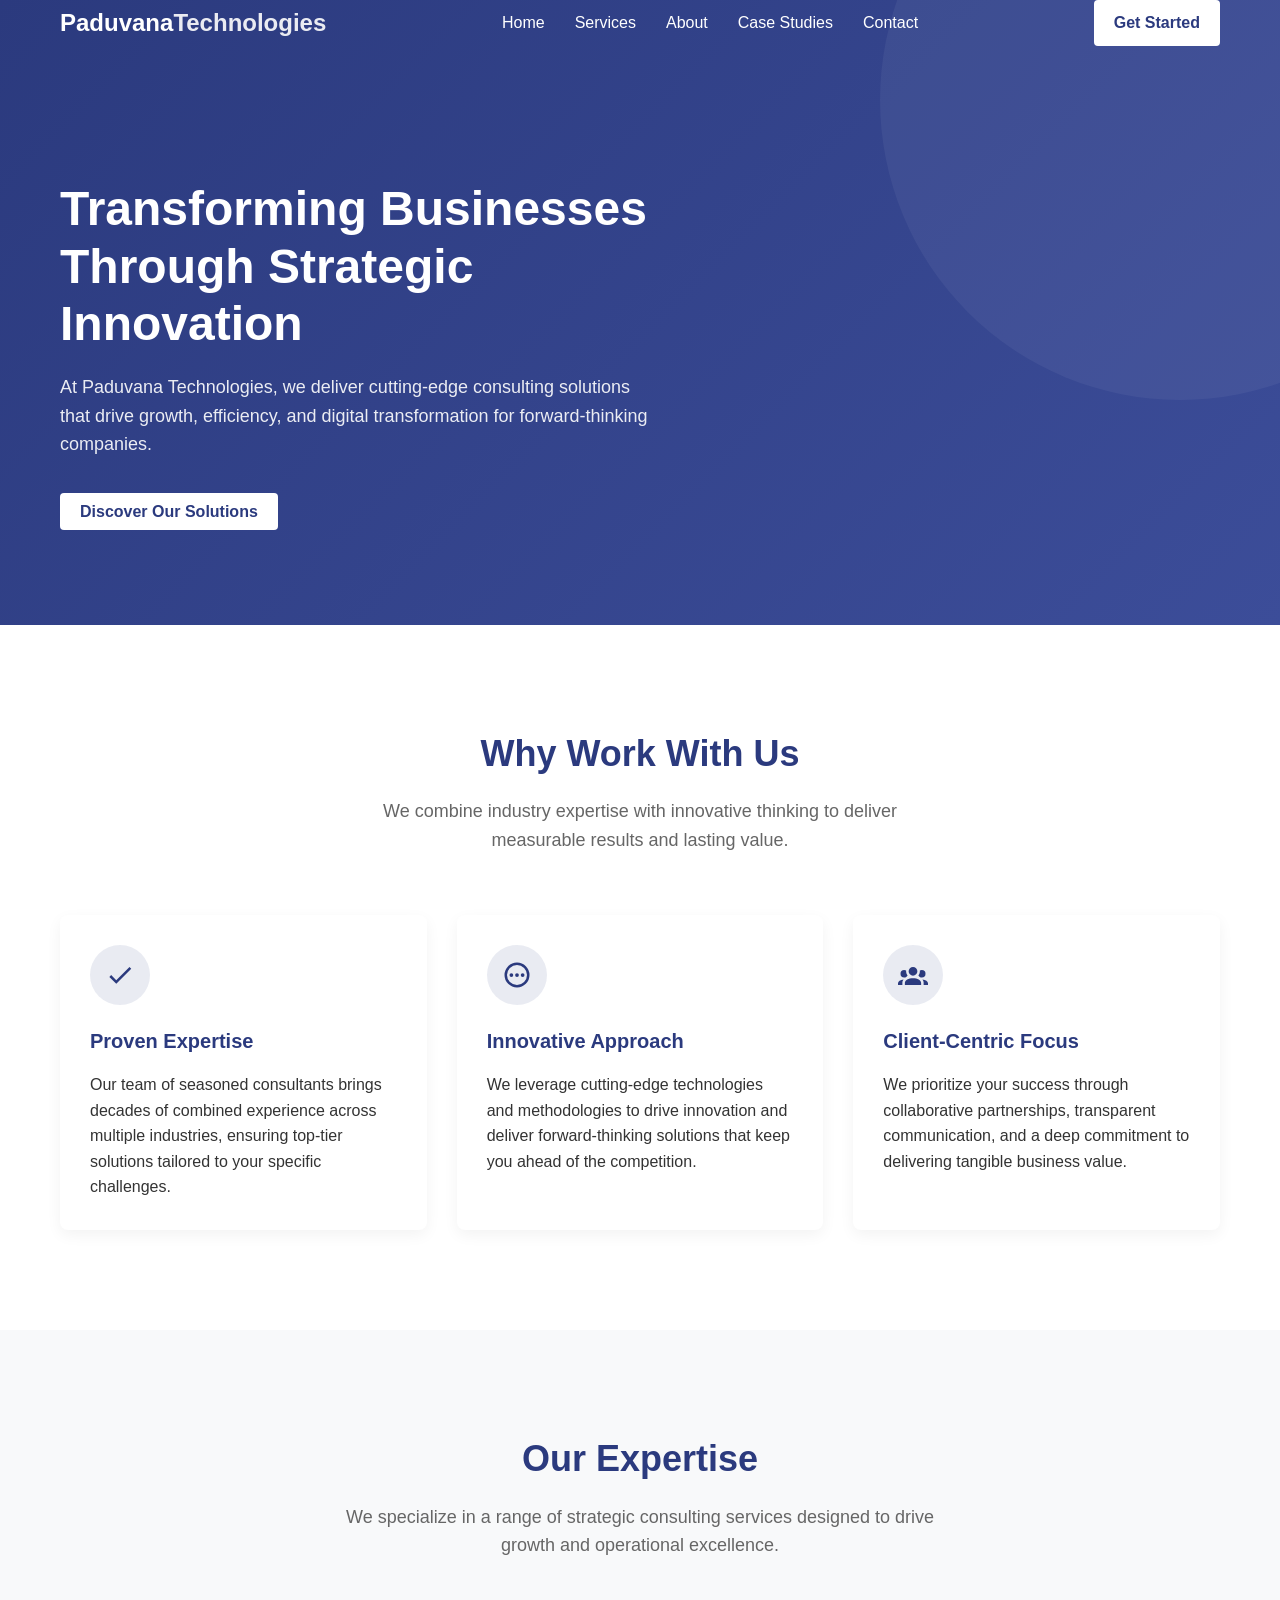
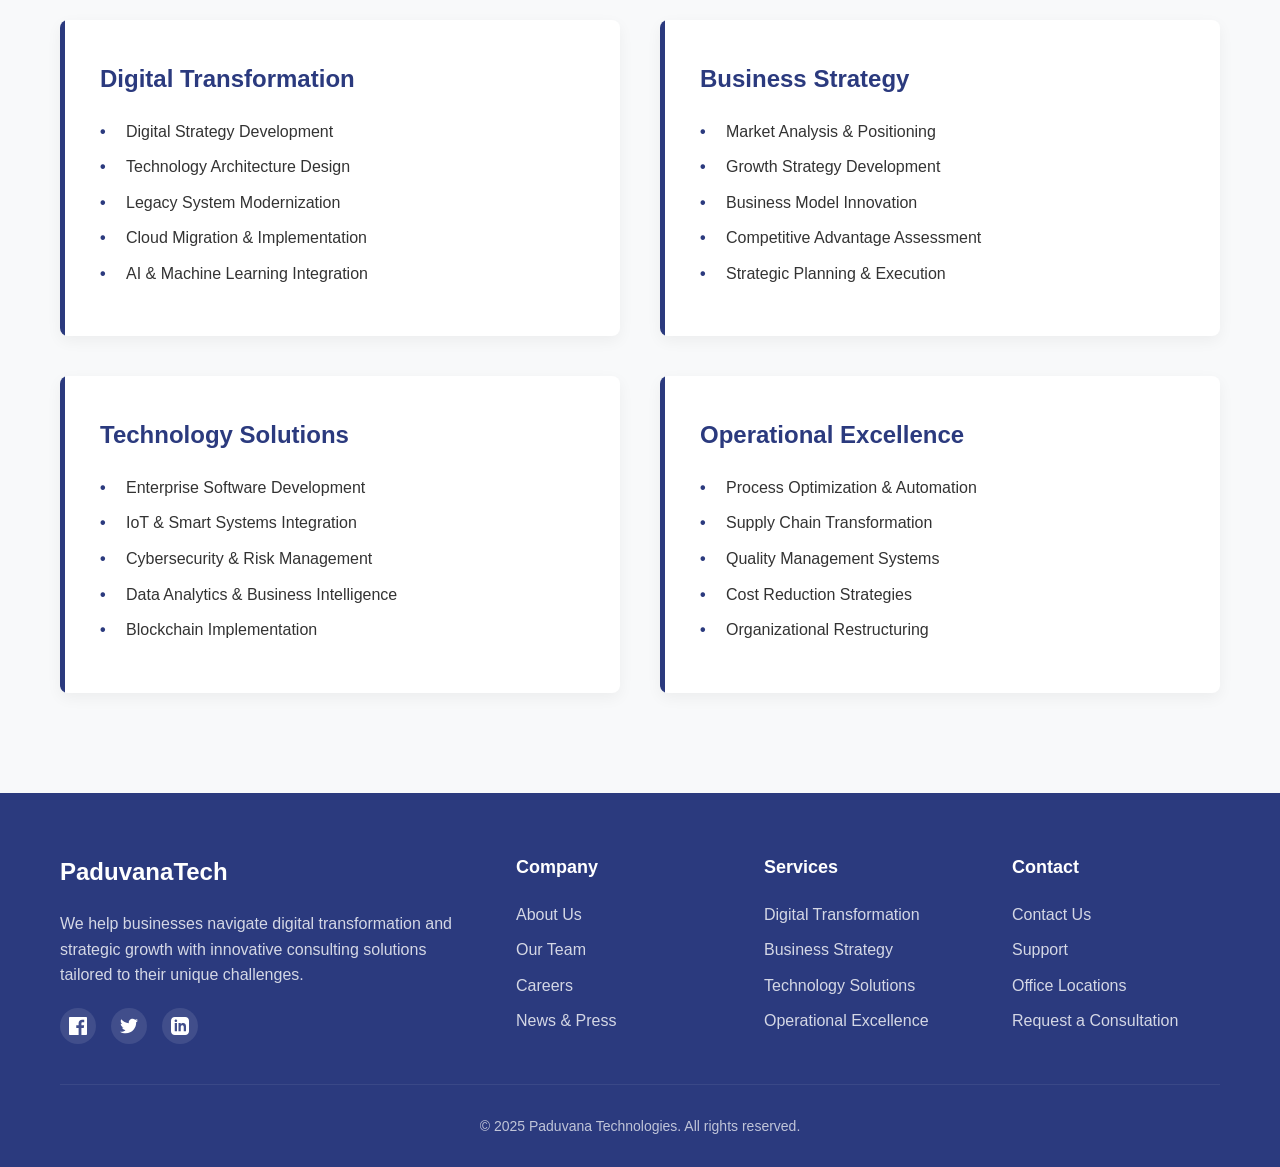
==== index.html @ 9a5c2e9b "Add latest home page" ====
<!DOCTYPE html>
<html lang="en">
<head>
    <meta charset="UTF-8">
    <meta name="viewport" content="width=device-width, initial-scale=1.0">
    <title>Paduvana Technologies | Modern Consulting Solutions</title>
    <style>
        :root {
            --primary-color: #2B3A7E;
            --primary-light: #3c4d99;
            --secondary-color: #f8f9fa;
            --text-color: #333;
            --white: #ffffff;
        }
        
        * {
            margin: 0;
            padding: 0;
            box-sizing: border-box;
            font-family: 'Inter', -apple-system, BlinkMacSystemFont, "Segoe UI", Roboto, Helvetica, Arial, sans-serif;
        }
        
        body {
            line-height: 1.6;
            color: var(--text-color);
            overflow-x: hidden;
        }
        
        .container {
            width: 100%;
            max-width: 1200px;
            margin: 0 auto;
            padding: 0 20px;
        }
        
        /* Navigation */
        nav {
            display: flex;
            justify-content: space-between;
            align-items: center;
            padding: 20px 0;
            position: absolute;
            top: 0;
            left: 0;
            right: 0;
            z-index: 100;
        }
        
        .logo {
            font-size: 24px;
            font-weight: 700;
            color: var(--white);
        }
        
        .logo span {
            color: var(--white);
            opacity: 0.9;
        }
        
        .nav-links {
            display: flex;
            gap: 30px;
        }
        
        .nav-links a {
            color: var(--white);
            text-decoration: none;
            font-weight: 500;
            transition: all 0.3s ease;
        }
        
        .nav-links a:hover {
            opacity: 0.8;
        }
        
        .cta-button {
            background-color: var(--white);
            color: var(--primary-color);
            padding: 10px 20px;
            border-radius: 4px;
            font-weight: 600;
            text-decoration: none;
            transition: all 0.3s ease;
        }
        
        .cta-button:hover {
            background-color: rgba(255, 255, 255, 0.9);
            transform: translateY(-2px);
        }
        
        /* Hero Section */
        .hero {
            background: linear-gradient(135deg, var(--primary-color) 0%, var(--primary-light) 100%);
            color: var(--white);
            padding: 180px 0 100px;
            position: relative;
            overflow: hidden;
        }
        
        .hero::after {
            content: '';
            position: absolute;
            width: 600px;
            height: 600px;
            background: rgba(255, 255, 255, 0.05);
            border-radius: 50%;
            top: -200px;
            right: -200px;
        }
        
        .hero-content {
            max-width: 600px;
            position: relative;
            z-index: 10;
        }
        
        .hero h1 {
            font-size: 48px;
            line-height: 1.2;
            margin-bottom: 20px;
            font-weight: 800;
        }
        
        .hero p {
            font-size: 18px;
            margin-bottom: 40px;
            opacity: 0.9;
        }
        
        /* Why Work With Us Section */
        .why-us {
            padding: 100px 0;
        }
        
        .section-header {
            text-align: center;
            margin-bottom: 60px;
        }
        
        .section-header h2 {
            font-size: 36px;
            color: var(--primary-color);
            margin-bottom: 15px;
        }
        
        .section-header p {
            font-size: 18px;
            max-width: 600px;
            margin: 0 auto;
            color: #666;
        }
        
        .features {
            display: grid;
            grid-template-columns: repeat(3, 1fr);
            gap: 30px;
        }
        
        .feature-card {
            background-color: var(--white);
            padding: 30px;
            border-radius: 8px;
            box-shadow: 0 5px 15px rgba(0, 0, 0, 0.05);
            transition: all 0.3s ease;
        }
        
        .feature-card:hover {
            transform: translateY(-5px);
            box-shadow: 0 10px 20px rgba(0, 0, 0, 0.1);
        }
        
        .feature-icon {
            width: 60px;
            height: 60px;
            background-color: rgba(43, 58, 126, 0.1);
            border-radius: 50%;
            display: flex;
            align-items: center;
            justify-content: center;
            margin-bottom: 20px;
        }
        
        .feature-icon svg {
            width: 30px;
            height: 30px;
            fill: var(--primary-color);
        }
        
        .feature-card h3 {
            font-size: 20px;
            margin-bottom: 15px;
            color: var(--primary-color);
        }
        
        /* Expertise Section */
        .expertise {
            padding: 100px 0;
            background-color: var(--secondary-color);
        }
        
        .expertise-grid {
            display: grid;
            grid-template-columns: repeat(2, 1fr);
            gap: 40px;
        }
        
        .expertise-card {
            background-color: var(--white);
            padding: 40px;
            border-radius: 8px;
            position: relative;
            overflow: hidden;
            box-shadow: 0 5px 15px rgba(0, 0, 0, 0.05);
        }
        
        .expertise-card::before {
            content: '';
            position: absolute;
            top: 0;
            left: 0;
            width: 5px;
            height: 100%;
            background-color: var(--primary-color);
        }
        
        .expertise-card h3 {
            font-size: 24px;
            margin-bottom: 20px;
            color: var(--primary-color);
        }
        
        .expertise-card ul {
            list-style-type: none;
        }
        
        .expertise-card ul li {
            margin-bottom: 10px;
            display: flex;
            align-items: center;
        }
        
        .expertise-card ul li::before {
            content: '•';
            color: var(--primary-color);
            font-weight: bold;
            display: inline-block;
            width: 1em;
            margin-right: 10px;
        }
        
        /* Footer */
        footer {
            background-color: var(--primary-color);
            color: var(--white);
            padding: 60px 0 30px;
        }
        
        .footer-content {
            display: grid;
            grid-template-columns: 2fr 1fr 1fr 1fr;
            gap: 40px;
            margin-bottom: 40px;
        }
        
        .footer-logo {
            font-size: 24px;
            font-weight: 700;
            margin-bottom: 20px;
        }
        
        .footer-about p {
            opacity: 0.8;
            margin-bottom: 20px;
        }
        
        .footer-social {
            display: flex;
            gap: 15px;
        }
        
        .footer-social a {
            display: flex;
            align-items: center;
            justify-content: center;
            width: 36px;
            height: 36px;
            background-color: rgba(255, 255, 255, 0.1);
            border-radius: 50%;
            transition: all 0.3s ease;
        }
        
        .footer-social a:hover {
            background-color: rgba(255, 255, 255, 0.2);
        }
        
        .footer-links h4 {
            font-size: 18px;
            margin-bottom: 20px;
        }
        
        .footer-links ul {
            list-style-type: none;
        }
        
        .footer-links ul li {
            margin-bottom: 10px;
        }
        
        .footer-links ul li a {
            color: var(--white);
            opacity: 0.8;
            text-decoration: none;
            transition: all 0.3s ease;
        }
        
        .footer-links ul li a:hover {
            opacity: 1;
        }
        
        .footer-bottom {
            border-top: 1px solid rgba(255, 255, 255, 0.1);
            padding-top: 30px;
            text-align: center;
            opacity: 0.7;
            font-size: 14px;
        }
        
        /* Responsive Design */
        @media (max-width: 992px) {
            .features {
                grid-template-columns: repeat(2, 1fr);
            }
            
            .expertise-grid {
                grid-template-columns: 1fr;
            }
            
            .footer-content {
                grid-template-columns: 1fr 1fr;
            }
        }
        
        @media (max-width: 768px) {
            .hero h1 {
                font-size: 36px;
            }
            
            .features {
                grid-template-columns: 1fr;
            }
            
            .footer-content {
                grid-template-columns: 1fr;
                gap: 30px;
            }
            
            .nav-links {
                display: none;
            }
        }
    </style>
</head>
<body>
    <!-- Navigation -->
    <nav class="container">
        <div class="logo">Paduvana<span>Technologies</span></div>
        <div class="nav-links">
            <a href="#">Home</a>
            <a href="#">Services</a>
            <a href="#">About</a>
            <a href="#">Case Studies</a>
            <a href="#">Contact</a>
        </div>
        <a href="#" class="cta-button">Get Started</a>
    </nav>

    <!-- Hero Section -->
    <section class="hero">
        <div class="container">
            <div class="hero-content">
                <h1>Transforming Businesses Through Strategic Innovation</h1>
                <p>At Paduvana Technologies, we deliver cutting-edge consulting solutions that drive growth, efficiency, and digital transformation for forward-thinking companies.</p>
                <a href="#" class="cta-button">Discover Our Solutions</a>
            </div>
        </div>
    </section>

    <!-- Why Work With Us Section -->
    <section class="why-us">
        <div class="container">
            <div class="section-header">
                <h2>Why Work With Us</h2>
                <p>We combine industry expertise with innovative thinking to deliver measurable results and lasting value.</p>
            </div>
            <div class="features">
                <div class="feature-card">
                    <div class="feature-icon">
                        <svg xmlns="http://www.w3.org/2000/svg" viewBox="0 0 24 24">
                            <path d="M21,7L9,19L3.5,13.5L4.91,12.09L9,16.17L19.59,5.59L21,7Z" />
                        </svg>
                    </div>
                    <h3>Proven Expertise</h3>
                    <p>Our team of seasoned consultants brings decades of combined experience across multiple industries, ensuring top-tier solutions tailored to your specific challenges.</p>
                </div>
                <div class="feature-card">
                    <div class="feature-icon">
                        <svg xmlns="http://www.w3.org/2000/svg" viewBox="0 0 24 24">
                            <path d="M12,2A10,10 0 0,1 22,12A10,10 0 0,1 12,22A10,10 0 0,1 2,12A10,10 0 0,1 12,2M12,4A8,8 0 0,0 4,12A8,8 0 0,0 12,20A8,8 0 0,0 20,12A8,8 0 0,0 12,4M12,10.5A1.5,1.5 0 0,1 13.5,12A1.5,1.5 0 0,1 12,13.5A1.5,1.5 0 0,1 10.5,12A1.5,1.5 0 0,1 12,10.5M7.5,10.5A1.5,1.5 0 0,1 9,12A1.5,1.5 0 0,1 7.5,13.5A1.5,1.5 0 0,1 6,12A1.5,1.5 0 0,1 7.5,10.5M16.5,10.5A1.5,1.5 0 0,1 18,12A1.5,1.5 0 0,1 16.5,13.5A1.5,1.5 0 0,1 15,12A1.5,1.5 0 0,1 16.5,10.5Z" />
                        </svg>
                    </div>
                    <h3>Innovative Approach</h3>
                    <p>We leverage cutting-edge technologies and methodologies to drive innovation and deliver forward-thinking solutions that keep you ahead of the competition.</p>
                </div>
                <div class="feature-card">
                    <div class="feature-icon">
                        <svg xmlns="http://www.w3.org/2000/svg" viewBox="0 0 24 24">
                            <path d="M12,5.5A3.5,3.5 0 0,1 15.5,9A3.5,3.5 0 0,1 12,12.5A3.5,3.5 0 0,1 8.5,9A3.5,3.5 0 0,1 12,5.5M5,8C5.56,8 6.08,8.15 6.53,8.42C6.38,9.85 6.8,11.27 7.66,12.38C7.16,13.34 6.16,14 5,14A3,3 0 0,1 2,11A3,3 0 0,1 5,8M19,8A3,3 0 0,1 22,11A3,3 0 0,1 19,14C17.84,14 16.84,13.34 16.34,12.38C17.2,11.27 17.62,9.85 17.47,8.42C17.92,8.15 18.44,8 19,8M5.5,18.25C5.5,16.18 8.41,14.5 12,14.5C15.59,14.5 18.5,16.18 18.5,18.25V20H5.5V18.25M0,20V18.5C0,17.11 1.89,15.94 4.45,15.6C3.86,16.28 3.5,17.22 3.5,18.25V20H0M24,20H20.5V18.25C20.5,17.22 20.14,16.28 19.55,15.6C22.11,15.94 24,17.11 24,18.5V20Z" />
                        </svg>
                    </div>
                    <h3>Client-Centric Focus</h3>
                    <p>We prioritize your success through collaborative partnerships, transparent communication, and a deep commitment to delivering tangible business value.</p>
                </div>
            </div>
        </div>
    </section>

    <!-- Our Expertise Section -->
    <section class="expertise">
        <div class="container">
            <div class="section-header">
                <h2>Our Expertise</h2>
                <p>We specialize in a range of strategic consulting services designed to drive growth and operational excellence.</p>
            </div>
            <div class="expertise-grid">
                <div class="expertise-card">
                    <h3>Digital Transformation</h3>
                    <ul>
                        <li>Digital Strategy Development</li>
                        <li>Technology Architecture Design</li>
                        <li>Legacy System Modernization</li>
                        <li>Cloud Migration & Implementation</li>
                        <li>AI & Machine Learning Integration</li>
                    </ul>
                </div>
                <div class="expertise-card">
                    <h3>Business Strategy</h3>
                    <ul>
                        <li>Market Analysis & Positioning</li>
                        <li>Growth Strategy Development</li>
                        <li>Business Model Innovation</li>
                        <li>Competitive Advantage Assessment</li>
                        <li>Strategic Planning & Execution</li>
                    </ul>
                </div>
                <div class="expertise-card">
                    <h3>Technology Solutions</h3>
                    <ul>
                        <li>Enterprise Software Development</li>
                        <li>IoT & Smart Systems Integration</li>
                        <li>Cybersecurity & Risk Management</li>
                        <li>Data Analytics & Business Intelligence</li>
                        <li>Blockchain Implementation</li>
                    </ul>
                </div>
                <div class="expertise-card">
                    <h3>Operational Excellence</h3>
                    <ul>
                        <li>Process Optimization & Automation</li>
                        <li>Supply Chain Transformation</li>
                        <li>Quality Management Systems</li>
                        <li>Cost Reduction Strategies</li>
                        <li>Organizational Restructuring</li>
                    </ul>
                </div>
            </div>
        </div>
    </section>

    <!-- Footer -->
    <footer>
        <div class="container">
            <div class="footer-content">
                <div class="footer-about">
                    <div class="footer-logo">PaduvanaTech</div>
                    <p>We help businesses navigate digital transformation and strategic growth with innovative consulting solutions tailored to their unique challenges.</p>
                    <div class="footer-social">
                        <a href="#"><svg xmlns="http://www.w3.org/2000/svg" width="18" height="18" viewBox="0 0 24 24" fill="#ffffff"><path d="M22.675 0h-21.35c-.732 0-1.325.593-1.325 1.325v21.351c0 .731.593 1.324 1.325 1.324h11.495v-9.294h-3.128v-3.622h3.128v-2.671c0-3.1 1.893-4.788 4.659-4.788 1.325 0 2.463.099 2.795.143v3.24l-1.918.001c-1.504 0-1.795.715-1.795 1.763v2.313h3.587l-.467 3.622h-3.12v9.293h6.116c.73 0 1.323-.593 1.323-1.325v-21.35c0-.732-.593-1.325-1.325-1.325z"/></svg></a>
                        <a href="#"><svg xmlns="http://www.w3.org/2000/svg" width="18" height="18" viewBox="0 0 24 24" fill="#ffffff"><path d="M24 4.557c-.883.392-1.832.656-2.828.775 1.017-.609 1.798-1.574 2.165-2.724-.951.564-2.005.974-3.127 1.195-.897-.957-2.178-1.555-3.594-1.555-3.179 0-5.515 2.966-4.797 6.045-4.091-.205-7.719-2.165-10.148-5.144-1.29 2.213-.669 5.108 1.523 6.574-.806-.026-1.566-.247-2.229-.616-.054 2.281 1.581 4.415 3.949 4.89-.693.188-1.452.232-2.224.084.626 1.956 2.444 3.379 4.6 3.419-2.07 1.623-4.678 2.348-7.29 2.04 2.179 1.397 4.768 2.212 7.548 2.212 9.142 0 14.307-7.721 13.995-14.646.962-.695 1.797-1.562 2.457-2.549z"/></svg></a>
                        <a href="#"><svg xmlns="http://www.w3.org/2000/svg" width="18" height="18" viewBox="0 0 24 24" fill="#ffffff"><path d="M19 0h-14c-2.761 0-5 2.239-5 5v14c0 2.761 2.239 5 5 5h14c2.762 0 5-2.239 5-5v-14c0-2.761-2.238-5-5-5zm-11 19h-3v-11h3v11zm-1.5-12.268c-.966 0-1.75-.79-1.75-1.764s.784-1.764 1.75-1.764 1.75.79 1.75 1.764-.783 1.764-1.75 1.764zm13.5 12.268h-3v-5.604c0-3.368-4-3.113-4 0v5.604h-3v-11h3v1.765c1.396-2.586 7-2.777 7 2.476v6.759z"/></svg></a>
                    </div>
                </div>
                <div class="footer-links">
                    <h4>Company</h4>
                    <ul>
                        <li><a href="#">About Us</a></li>
                        <li><a href="#">Our Team</a></li>
                        <li><a href="#">Careers</a></li>
                        <li><a href="#">News & Press</a></li>
                    </ul>
                </div>
                <div class="footer-links">
                    <h4>Services</h4>
                    <ul>
                        <li><a href="#">Digital Transformation</a></li>
                        <li><a href="#">Business Strategy</a></li>
                        <li><a href="#">Technology Solutions</a></li>
                        <li><a href="#">Operational Excellence</a></li>
                    </ul>
                </div>
                <div class="footer-links">
                    <h4>Contact</h4>
                    <ul>
                        <li><a href="#">Contact Us</a></li>
                        <li><a href="#">Support</a></li>
                        <li><a href="#">Office Locations</a></li>
                        <li><a href="#">Request a Consultation</a></li>
                    </ul>
                </div>
            </div>
            <div class="footer-bottom">
                <p>&copy; 2025 Paduvana Technologies. All rights reserved.</p>
            </div>
        </div>
    </footer>
</body>
</html>
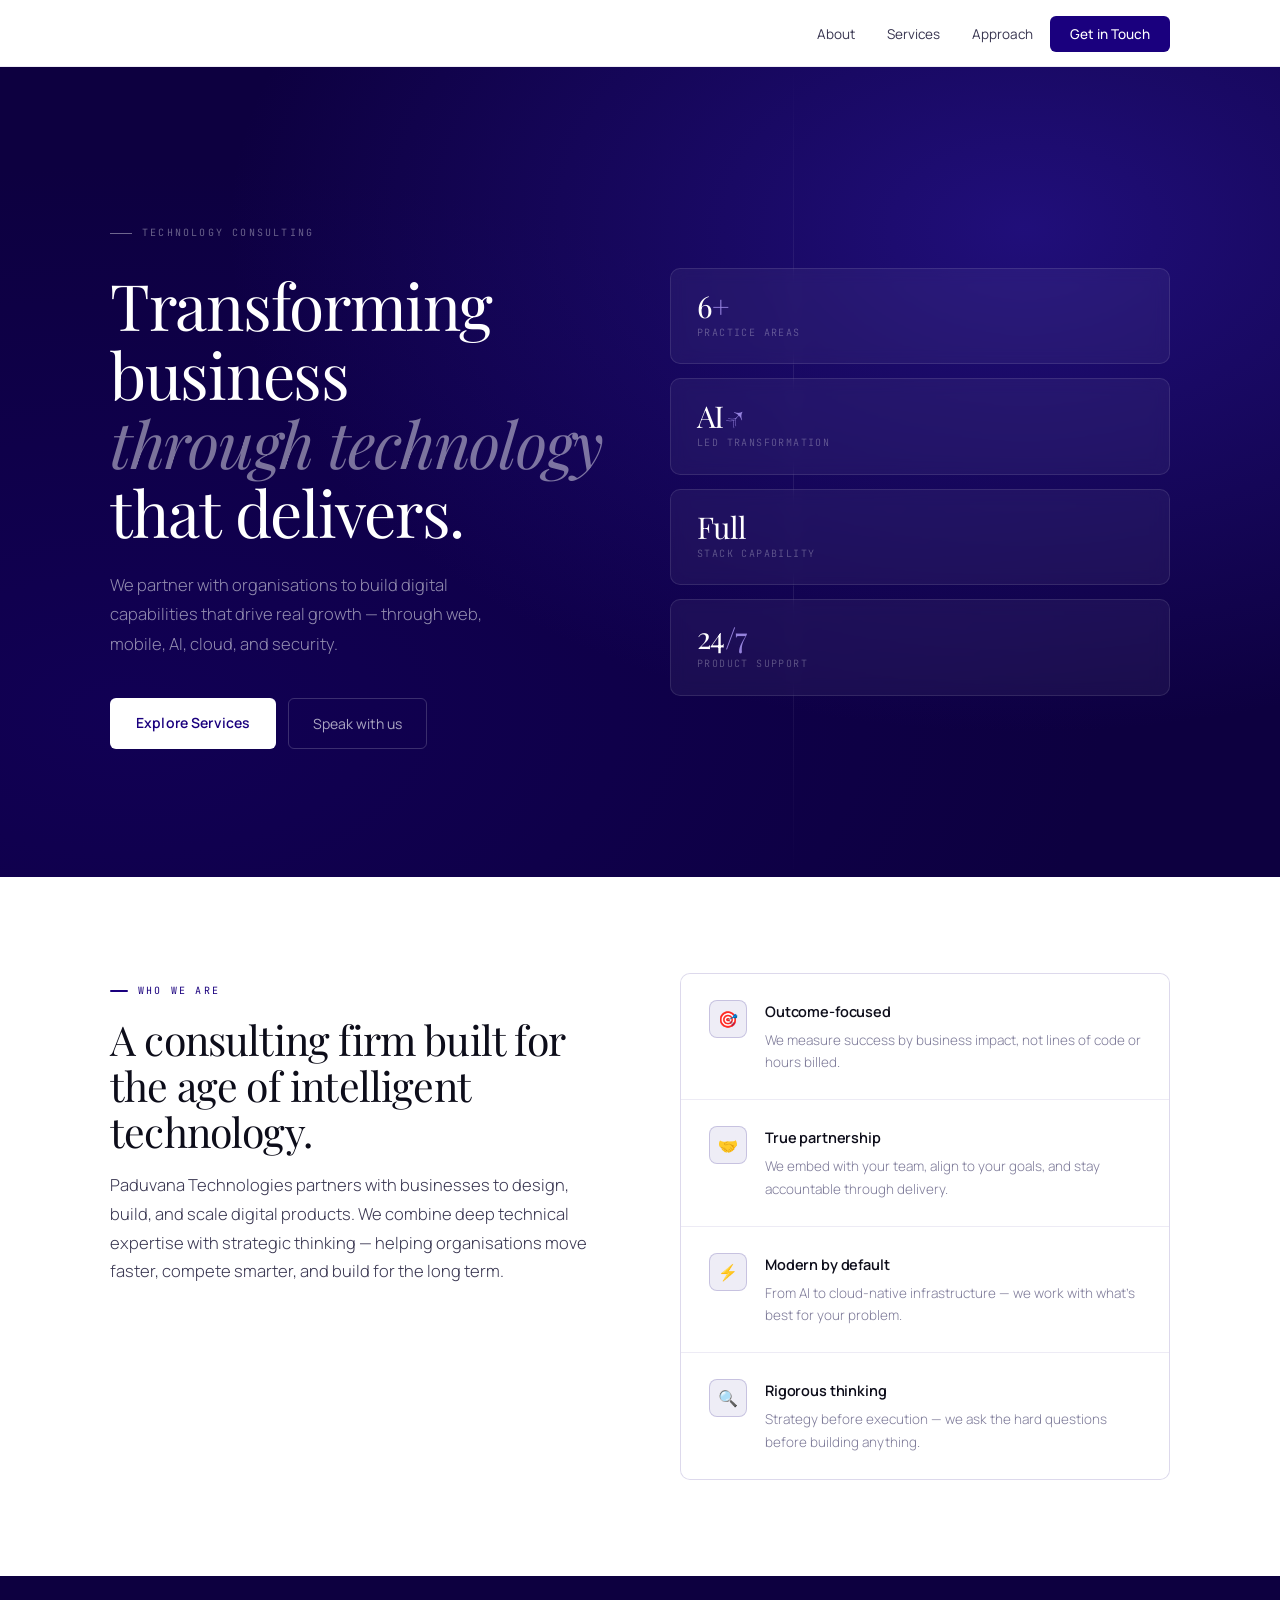
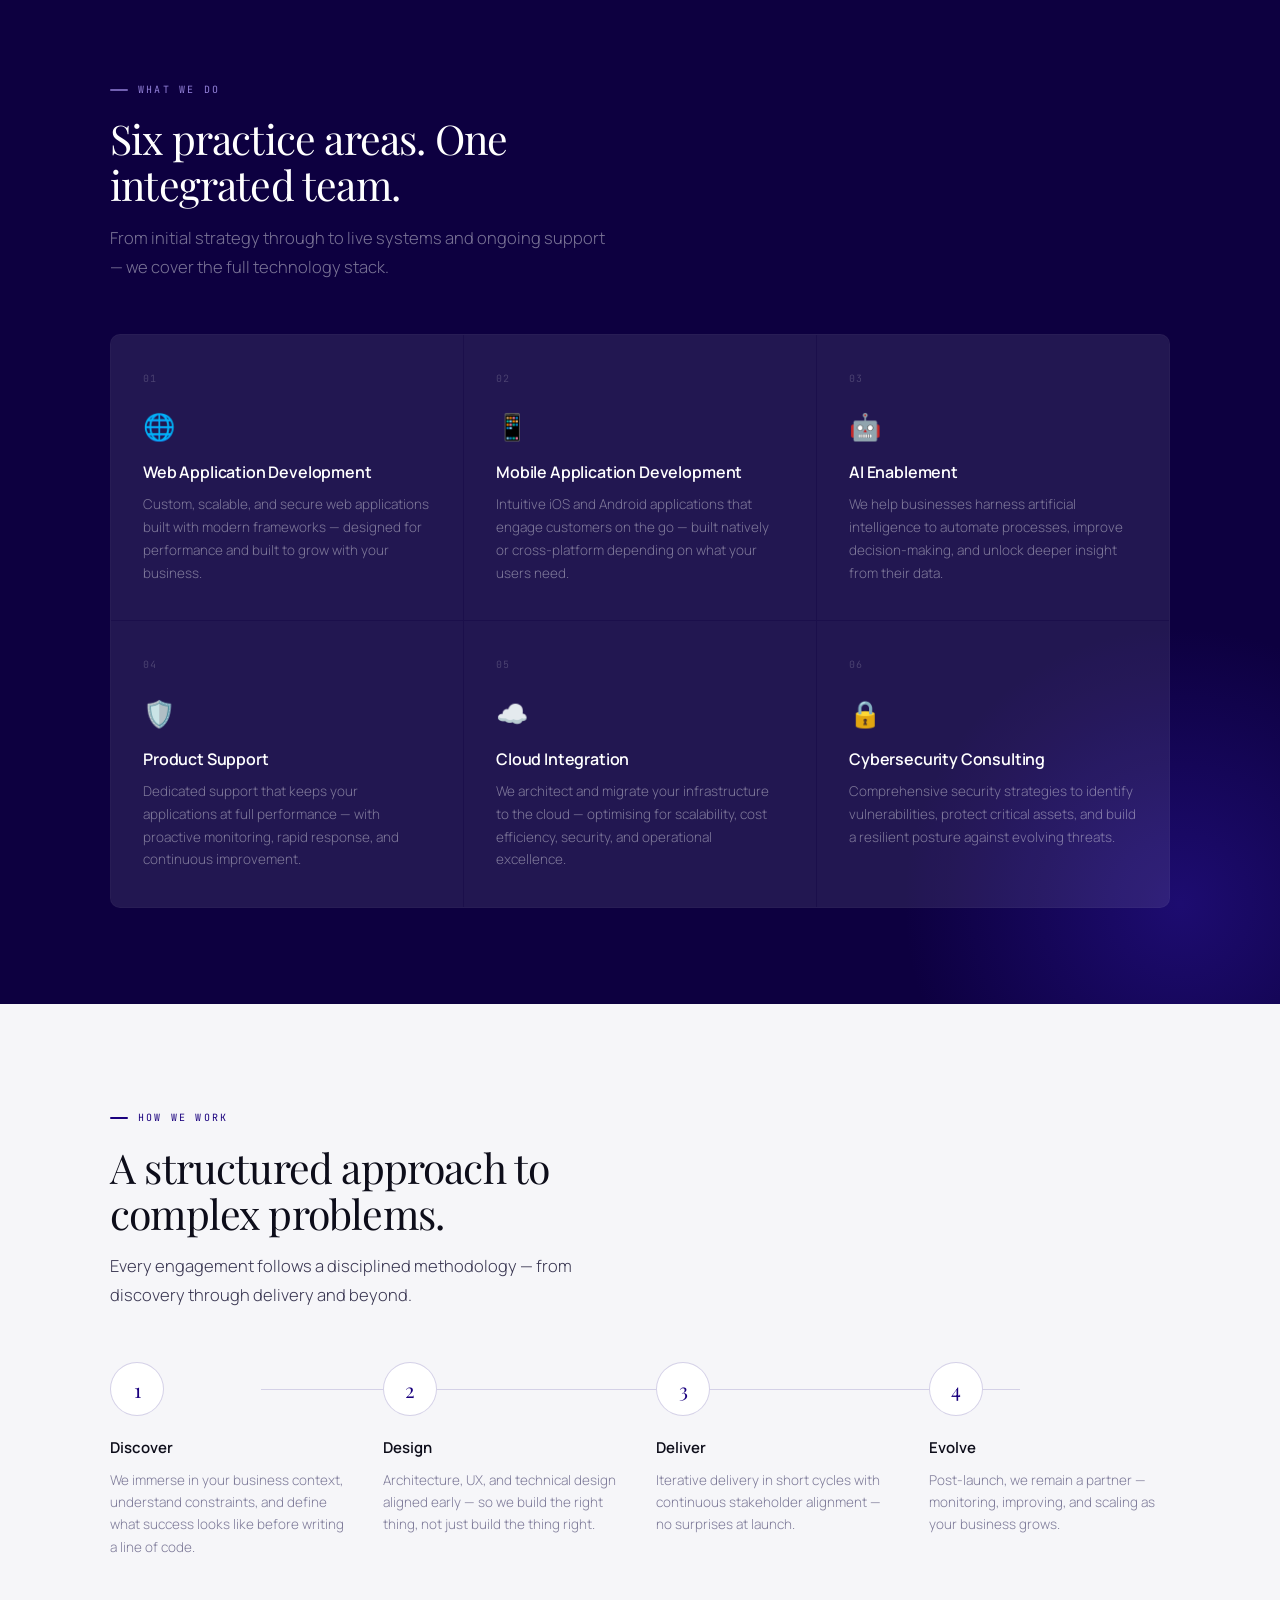
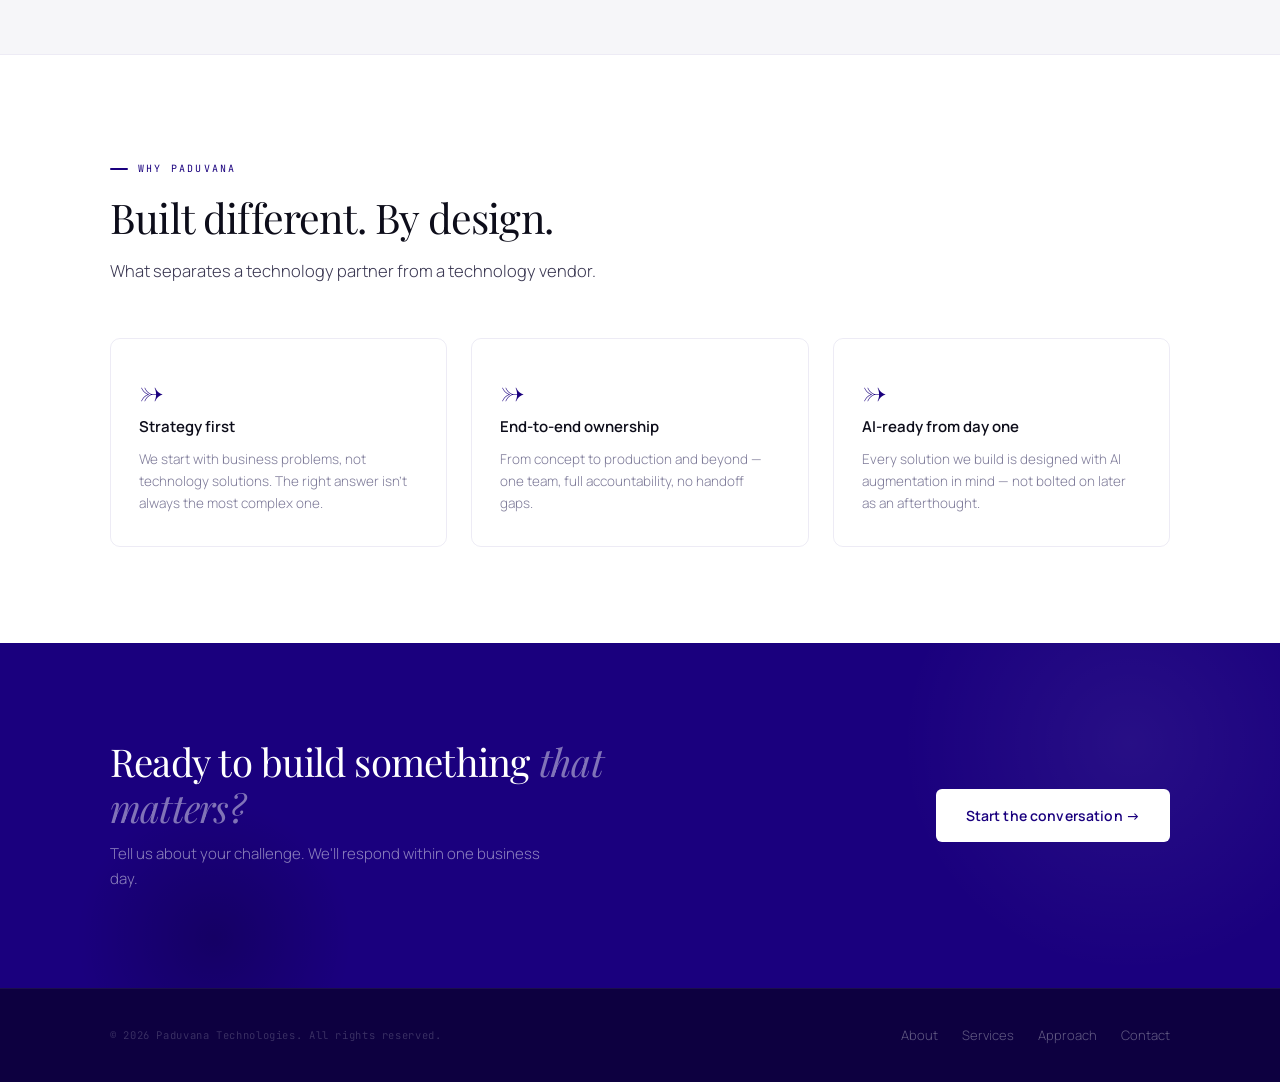
==== commit a343edbc: "Update home page with new colors and logo" ====
--- a/index.html
+++ b/index.html
@@ -1,526 +1,994 @@
 <!DOCTYPE html>
 <html lang="en">
 <head>
-    <meta charset="UTF-8">
-    <meta name="viewport" content="width=device-width, initial-scale=1.0">
-    <title>Paduvana Technologies | Modern Consulting Solutions</title>
-    <style>
-        :root {
-            --primary-color: #2B3A7E;
-            --primary-light: #3c4d99;
-            --secondary-color: #f8f9fa;
-            --text-color: #333;
-            --white: #ffffff;
-        }
-        
-        * {
-            margin: 0;
-            padding: 0;
-            box-sizing: border-box;
-            font-family: 'Inter', -apple-system, BlinkMacSystemFont, "Segoe UI", Roboto, Helvetica, Arial, sans-serif;
-        }
-        
-        body {
-            line-height: 1.6;
-            color: var(--text-color);
-            overflow-x: hidden;
-        }
-        
-        .container {
-            width: 100%;
-            max-width: 1200px;
-            margin: 0 auto;
-            padding: 0 20px;
-        }
-        
-        /* Navigation */
-        nav {
-            display: flex;
-            justify-content: space-between;
-            align-items: center;
-            padding: 20px 0;
-            position: absolute;
-            top: 0;
-            left: 0;
-            right: 0;
-            z-index: 100;
-        }
-        
-        .logo {
-            font-size: 24px;
-            font-weight: 700;
-            color: var(--white);
-        }
-        
-        .logo span {
-            color: var(--white);
-            opacity: 0.9;
-        }
-        
-        .nav-links {
-            display: flex;
-            gap: 30px;
-        }
-        
-        .nav-links a {
-            color: var(--white);
-            text-decoration: none;
-            font-weight: 500;
-            transition: all 0.3s ease;
-        }
-        
-        .nav-links a:hover {
-            opacity: 0.8;
-        }
-        
-        .cta-button {
-            background-color: var(--white);
-            color: var(--primary-color);
-            padding: 10px 20px;
-            border-radius: 4px;
-            font-weight: 600;
-            text-decoration: none;
-            transition: all 0.3s ease;
-        }
-        
-        .cta-button:hover {
-            background-color: rgba(255, 255, 255, 0.9);
-            transform: translateY(-2px);
-        }
-        
-        /* Hero Section */
-        .hero {
-            background: linear-gradient(135deg, var(--primary-color) 0%, var(--primary-light) 100%);
-            color: var(--white);
-            padding: 180px 0 100px;
-            position: relative;
-            overflow: hidden;
-        }
-        
-        .hero::after {
-            content: '';
-            position: absolute;
-            width: 600px;
-            height: 600px;
-            background: rgba(255, 255, 255, 0.05);
-            border-radius: 50%;
-            top: -200px;
-            right: -200px;
-        }
-        
-        .hero-content {
-            max-width: 600px;
-            position: relative;
-            z-index: 10;
-        }
-        
-        .hero h1 {
-            font-size: 48px;
-            line-height: 1.2;
-            margin-bottom: 20px;
-            font-weight: 800;
-        }
-        
-        .hero p {
-            font-size: 18px;
-            margin-bottom: 40px;
-            opacity: 0.9;
-        }
-        
-        /* Why Work With Us Section */
-        .why-us {
-            padding: 100px 0;
-        }
-        
-        .section-header {
-            text-align: center;
-            margin-bottom: 60px;
-        }
-        
-        .section-header h2 {
-            font-size: 36px;
-            color: var(--primary-color);
-            margin-bottom: 15px;
-        }
-        
-        .section-header p {
-            font-size: 18px;
-            max-width: 600px;
-            margin: 0 auto;
-            color: #666;
-        }
-        
-        .features {
-            display: grid;
-            grid-template-columns: repeat(3, 1fr);
-            gap: 30px;
-        }
-        
-        .feature-card {
-            background-color: var(--white);
-            padding: 30px;
-            border-radius: 8px;
-            box-shadow: 0 5px 15px rgba(0, 0, 0, 0.05);
-            transition: all 0.3s ease;
-        }
-        
-        .feature-card:hover {
-            transform: translateY(-5px);
-            box-shadow: 0 10px 20px rgba(0, 0, 0, 0.1);
-        }
-        
-        .feature-icon {
-            width: 60px;
-            height: 60px;
-            background-color: rgba(43, 58, 126, 0.1);
-            border-radius: 50%;
-            display: flex;
-            align-items: center;
-            justify-content: center;
-            margin-bottom: 20px;
-        }
-        
-        .feature-icon svg {
-            width: 30px;
-            height: 30px;
-            fill: var(--primary-color);
-        }
-        
-        .feature-card h3 {
-            font-size: 20px;
-            margin-bottom: 15px;
-            color: var(--primary-color);
-        }
-        
-        /* Expertise Section */
-        .expertise {
-            padding: 100px 0;
-            background-color: var(--secondary-color);
-        }
-        
-        .expertise-grid {
-            display: grid;
-            grid-template-columns: repeat(2, 1fr);
-            gap: 40px;
-        }
-        
-        .expertise-card {
-            background-color: var(--white);
-            padding: 40px;
-            border-radius: 8px;
-            position: relative;
-            overflow: hidden;
-            box-shadow: 0 5px 15px rgba(0, 0, 0, 0.05);
-        }
-        
-        .expertise-card::before {
-            content: '';
-            position: absolute;
-            top: 0;
-            left: 0;
-            width: 5px;
-            height: 100%;
-            background-color: var(--primary-color);
-        }
-        
-        .expertise-card h3 {
-            font-size: 24px;
-            margin-bottom: 20px;
-            color: var(--primary-color);
-        }
-        
-        .expertise-card ul {
-            list-style-type: none;
-        }
-        
-        .expertise-card ul li {
-            margin-bottom: 10px;
-            display: flex;
-            align-items: center;
-        }
-        
-        .expertise-card ul li::before {
-            content: '•';
-            color: var(--primary-color);
-            font-weight: bold;
-            display: inline-block;
-            width: 1em;
-            margin-right: 10px;
-        }
-        
-        /* Footer */
-        footer {
-            background-color: var(--primary-color);
-            color: var(--white);
-            padding: 60px 0 30px;
-        }
-        
-        .footer-content {
-            display: grid;
-            grid-template-columns: 2fr 1fr 1fr 1fr;
-            gap: 40px;
-            margin-bottom: 40px;
-        }
-        
-        .footer-logo {
-            font-size: 24px;
-            font-weight: 700;
-            margin-bottom: 20px;
-        }
-        
-        .footer-about p {
-            opacity: 0.8;
-            margin-bottom: 20px;
-        }
-        
-        .footer-social {
-            display: flex;
-            gap: 15px;
-        }
-        
-        .footer-social a {
-            display: flex;
-            align-items: center;
-            justify-content: center;
-            width: 36px;
-            height: 36px;
-            background-color: rgba(255, 255, 255, 0.1);
-            border-radius: 50%;
-            transition: all 0.3s ease;
-        }
-        
-        .footer-social a:hover {
-            background-color: rgba(255, 255, 255, 0.2);
-        }
-        
-        .footer-links h4 {
-            font-size: 18px;
-            margin-bottom: 20px;
-        }
-        
-        .footer-links ul {
-            list-style-type: none;
-        }
-        
-        .footer-links ul li {
-            margin-bottom: 10px;
-        }
-        
-        .footer-links ul li a {
-            color: var(--white);
-            opacity: 0.8;
-            text-decoration: none;
-            transition: all 0.3s ease;
-        }
-        
-        .footer-links ul li a:hover {
-            opacity: 1;
-        }
-        
-        .footer-bottom {
-            border-top: 1px solid rgba(255, 255, 255, 0.1);
-            padding-top: 30px;
-            text-align: center;
-            opacity: 0.7;
-            font-size: 14px;
-        }
-        
-        /* Responsive Design */
-        @media (max-width: 992px) {
-            .features {
-                grid-template-columns: repeat(2, 1fr);
-            }
-            
-            .expertise-grid {
-                grid-template-columns: 1fr;
-            }
-            
-            .footer-content {
-                grid-template-columns: 1fr 1fr;
-            }
-        }
-        
-        @media (max-width: 768px) {
-            .hero h1 {
-                font-size: 36px;
-            }
-            
-            .features {
-                grid-template-columns: 1fr;
-            }
-            
-            .footer-content {
-                grid-template-columns: 1fr;
-                gap: 30px;
-            }
-            
-            .nav-links {
-                display: none;
-            }
-        }
-    </style>
+  <meta charset="UTF-8" />
+  <meta name="viewport" content="width=device-width, initial-scale=1.0" />
+  <title>Paduvana Technologies — Technology Consulting</title>
+  <meta name="description" content="Paduvana Technologies is a technology consulting firm helping businesses transform through web, mobile, AI, cloud, and cybersecurity solutions." />
+  <link rel="preconnect" href="https://fonts.googleapis.com" />
+  <link rel="preconnect" href="https://fonts.gstatic.com" crossorigin />
+  <link href="https://fonts.googleapis.com/css2?family=Playfair+Display:ital,wght@0,400;0,500;1,400&family=Manrope:wght@300;400;500;600&family=JetBrains+Mono:wght@300;400&display=swap" rel="stylesheet" />
+  <style>
+    *, *::before, *::after { box-sizing: border-box; margin: 0; padding: 0; }
+
+    :root {
+      /* Brand indigo — extracted from logo */
+      --indigo:        #1a007e;
+      --indigo-dark:   #120059;
+      --indigo-deeper: #0d0040;
+      --indigo-mid:    #2d18a0;
+      --indigo-pale:   rgba(26, 0, 126, 0.07);
+      --indigo-border: rgba(26, 0, 126, 0.18);
+
+      --bg:            #ffffff;
+      --bg-alt:        #f6f6f9;
+      --bg-alt2:       #efeff5;
+      --border:        rgba(26, 0, 126, 0.08);
+      --border-mid:    rgba(26, 0, 126, 0.15);
+
+      --ink:           #0d0d1a;
+      --ink-mid:       #383550;
+      --ink-muted:     #7e7b99;
+      --ink-faint:     #b5b3cc;
+    }
+
+    html { scroll-behavior: smooth; }
+
+    body {
+      background: var(--bg);
+      color: var(--ink);
+      font-family: 'Manrope', sans-serif;
+      font-weight: 300;
+      font-size: 16px;
+      line-height: 1.65;
+      -webkit-font-smoothing: antialiased;
+      overflow-x: hidden;
+    }
+
+    /* ── NAV ── */
+    nav {
+      position: sticky;
+      top: 0;
+      z-index: 100;
+      background: rgba(255,255,255,0.94);
+      backdrop-filter: blur(14px);
+      -webkit-backdrop-filter: blur(14px);
+      border-bottom: 1px solid var(--border);
+    }
+
+    .nav-inner {
+      max-width: 1140px;
+      margin: 0 auto;
+      padding: 0 40px;
+      display: flex;
+      align-items: center;
+      justify-content: space-between;
+      height: 66px;
+    }
+
+    .nav-logo {
+      display: flex;
+      align-items: center;
+      gap: 10px;
+      text-decoration: none;
+    }
+
+    .nav-logo img {
+      height: 34px;
+      width: auto;
+    }
+
+    .nav-links {
+      display: flex;
+      align-items: center;
+      gap: 2px;
+      list-style: none;
+    }
+
+    .nav-links a {
+      font-size: 13.5px;
+      font-weight: 400;
+      color: var(--ink-mid);
+      text-decoration: none;
+      padding: 8px 15px;
+      border-radius: 6px;
+      transition: background 0.15s, color 0.15s;
+    }
+    .nav-links a:hover { background: var(--bg-alt); color: var(--ink); }
+
+    .nav-cta {
+      background: var(--indigo) !important;
+      color: #fff !important;
+      font-weight: 500 !important;
+      padding: 9px 20px !important;
+      border-radius: 6px !important;
+      transition: background 0.15s !important;
+    }
+    .nav-cta:hover { background: var(--indigo-mid) !important; }
+
+    /* ── HERO ── */
+    .hero {
+      position: relative;
+      min-height: 90vh;
+      display: flex;
+      align-items: center;
+      background: var(--indigo-deeper);
+      overflow: hidden;
+    }
+
+    /* Background photo with indigo wash */
+    .hero-bg {
+      position: absolute;
+      inset: 0;
+      background-image: url('hero.jpg');
+      background-size: cover;
+      background-position: center 40%;
+      opacity: 0.12;
+      filter: saturate(0.3);
+    }
+
+    /* Indigo mesh overlay */
+    .hero-mesh {
+      position: absolute;
+      inset: 0;
+      background:
+        radial-gradient(ellipse at 80% 20%, rgba(45,24,160,0.6) 0%, transparent 55%),
+        radial-gradient(ellipse at 10% 80%, rgba(18,0,89,0.8) 0%, transparent 60%);
+    }
+
+    /* Geometric accent line */
+    .hero-line {
+      position: absolute;
+      top: 0; bottom: 0;
+      right: 38%;
+      width: 1px;
+      background: linear-gradient(to bottom, transparent, rgba(255,255,255,0.08) 30%, rgba(255,255,255,0.08) 70%, transparent);
+    }
+
+    .hero-content {
+      position: relative;
+      z-index: 2;
+      max-width: 1140px;
+      margin: 0 auto;
+      padding: 130px 40px 110px;
+      width: 100%;
+      display: grid;
+      grid-template-columns: 1fr 1fr;
+      gap: 60px;
+      align-items: center;
+    }
+
+    .hero-left {}
+
+    .hero-label {
+      display: inline-flex;
+      align-items: center;
+      gap: 10px;
+      font-family: 'JetBrains Mono', monospace;
+      font-size: 10px;
+      font-weight: 400;
+      letter-spacing: 0.22em;
+      text-transform: uppercase;
+      color: rgba(255,255,255,0.38);
+      margin-bottom: 28px;
+    }
+
+    .hero-label::before {
+      content: '';
+      width: 22px;
+      height: 1px;
+      background: rgba(255,255,255,0.4);
+    }
+
+    .hero-h1 {
+      font-family: 'Playfair Display', serif;
+      font-weight: 400;
+      font-size: clamp(40px, 5vw, 66px);
+      line-height: 1.08;
+      letter-spacing: -0.02em;
+      color: #ffffff;
+      margin-bottom: 24px;
+    }
+
+    .hero-h1 em {
+      font-style: italic;
+      color: rgba(255,255,255,0.45);
+    }
+
+    .hero-sub {
+      font-size: 16.5px;
+      font-weight: 300;
+      color: rgba(255,255,255,0.55);
+      line-height: 1.78;
+      margin-bottom: 40px;
+      max-width: 420px;
+    }
+
+    .hero-actions {
+      display: flex;
+      gap: 12px;
+      flex-wrap: wrap;
+    }
+
+    .btn-white {
+      background: #fff;
+      color: var(--indigo);
+      font-family: 'Manrope', sans-serif;
+      font-size: 14px;
+      font-weight: 600;
+      padding: 13px 26px;
+      border-radius: 6px;
+      text-decoration: none;
+      letter-spacing: 0.01em;
+      transition: background 0.15s, transform 0.15s;
+    }
+    .btn-white:hover { background: #e8e6f5; transform: translateY(-1px); }
+
+    .btn-ghost-white {
+      background: transparent;
+      color: rgba(255,255,255,0.65);
+      font-family: 'Manrope', sans-serif;
+      font-size: 14px;
+      font-weight: 400;
+      padding: 13px 24px;
+      border-radius: 6px;
+      border: 1px solid rgba(255,255,255,0.18);
+      text-decoration: none;
+      transition: border-color 0.15s, color 0.15s;
+    }
+    .btn-ghost-white:hover { border-color: rgba(255,255,255,0.45); color: #fff; }
+
+    /* Hero right — floating stat cards */
+    .hero-right {
+      display: flex;
+      flex-direction: column;
+      gap: 14px;
+    }
+
+    .hero-stat-card {
+      background: rgba(255,255,255,0.05);
+      border: 1px solid rgba(255,255,255,0.1);
+      border-radius: 10px;
+      padding: 22px 26px;
+      backdrop-filter: blur(8px);
+      transition: background 0.2s;
+    }
+    .hero-stat-card:hover { background: rgba(255,255,255,0.08); }
+
+    .hero-stat-num {
+      font-family: 'Playfair Display', serif;
+      font-size: 30px;
+      font-weight: 400;
+      color: #fff;
+      line-height: 1;
+      letter-spacing: -0.02em;
+      margin-bottom: 4px;
+    }
+
+    .hero-stat-num span { color: rgba(180,160,255,0.8); }
+
+    .hero-stat-label {
+      font-family: 'JetBrains Mono', monospace;
+      font-size: 10px;
+      font-weight: 300;
+      letter-spacing: 0.14em;
+      text-transform: uppercase;
+      color: rgba(255,255,255,0.3);
+    }
+
+    /* ── SECTION WRAPPER ── */
+    .outer {
+      width: 100%;
+    }
+
+    .section {
+      max-width: 1140px;
+      margin: 0 auto;
+      padding: 0 40px;
+    }
+
+    .section-tag {
+      display: inline-flex;
+      align-items: center;
+      gap: 10px;
+      font-family: 'JetBrains Mono', monospace;
+      font-size: 10px;
+      font-weight: 400;
+      letter-spacing: 0.22em;
+      text-transform: uppercase;
+      color: var(--indigo);
+      margin-bottom: 18px;
+    }
+
+    .section-tag::before {
+      content: '';
+      width: 18px;
+      height: 2px;
+      background: var(--indigo);
+      border-radius: 2px;
+    }
+
+    .section-h2 {
+      font-family: 'Playfair Display', serif;
+      font-weight: 400;
+      font-size: clamp(30px, 3.2vw, 46px);
+      line-height: 1.12;
+      letter-spacing: -0.02em;
+      color: var(--ink);
+      max-width: 580px;
+      margin-bottom: 16px;
+    }
+
+    .section-lead {
+      font-size: 16.5px;
+      font-weight: 300;
+      color: var(--ink-mid);
+      max-width: 500px;
+      line-height: 1.75;
+      margin-bottom: 52px;
+    }
+
+    /* ── ABOUT ── */
+    .about-outer {
+      background: var(--bg);
+      padding: 96px 0;
+    }
+
+    .about-grid {
+      display: grid;
+      grid-template-columns: 1fr 1fr;
+      gap: 80px;
+      align-items: start;
+    }
+
+    .pillar {
+      display: flex;
+      gap: 0;
+      flex-direction: column;
+      gap: 1px;
+      background: var(--border);
+      border-radius: 10px;
+      overflow: hidden;
+      border: 1px solid var(--border);
+    }
+
+    .pillar-item {
+      background: var(--bg);
+      padding: 26px 28px;
+      display: flex;
+      gap: 18px;
+      align-items: flex-start;
+      transition: background 0.2s;
+    }
+    .pillar-item:hover { background: var(--indigo-pale); }
+
+    .pillar-icon {
+      width: 38px;
+      height: 38px;
+      min-width: 38px;
+      border-radius: 8px;
+      background: var(--indigo-pale);
+      border: 1px solid var(--indigo-border);
+      display: flex;
+      align-items: center;
+      justify-content: center;
+      font-size: 16px;
+    }
+
+    .pillar-title {
+      font-size: 14.5px;
+      font-weight: 600;
+      color: var(--ink);
+      margin-bottom: 5px;
+      letter-spacing: -0.01em;
+    }
+
+    .pillar-body {
+      font-size: 13.5px;
+      color: var(--ink-muted);
+      line-height: 1.65;
+    }
+
+    /* ── SERVICES ── */
+    .services-outer {
+      background: var(--indigo-deeper);
+      padding: 96px 0;
+      position: relative;
+      overflow: hidden;
+    }
+
+    .services-outer::before {
+      content: '';
+      position: absolute;
+      bottom: -200px; right: -200px;
+      width: 600px; height: 600px;
+      background: radial-gradient(circle, rgba(45,24,160,0.5) 0%, transparent 65%);
+      pointer-events: none;
+    }
+
+    .services-outer .section-tag { color: rgba(180,160,255,0.8); }
+    .services-outer .section-tag::before { background: rgba(180,160,255,0.6); }
+    .services-outer .section-h2 { color: #fff; }
+    .services-outer .section-lead { color: rgba(255,255,255,0.45); }
+
+    .services-grid {
+      display: grid;
+      grid-template-columns: repeat(3, 1fr);
+      gap: 1px;
+      background: rgba(255,255,255,0.06);
+      border: 1px solid rgba(255,255,255,0.06);
+      border-radius: 10px;
+      overflow: hidden;
+      position: relative;
+      z-index: 1;
+    }
+
+    .service-card {
+      background: rgba(255,255,255,0.03);
+      padding: 36px 32px;
+      transition: background 0.2s;
+      position: relative;
+      overflow: hidden;
+    }
+
+    .service-card::after {
+      content: '';
+      position: absolute;
+      bottom: 0; left: 0; right: 0;
+      height: 2px;
+      background: rgba(180,160,255,0.4);
+      transform: scaleX(0);
+      transform-origin: left;
+      transition: transform 0.3s;
+    }
+
+    .service-card:hover { background: rgba(255,255,255,0.07); }
+    .service-card:hover::after { transform: scaleX(1); }
+
+    .service-num {
+      font-family: 'JetBrains Mono', monospace;
+      font-size: 10px;
+      color: rgba(255,255,255,0.2);
+      letter-spacing: 0.1em;
+      margin-bottom: 18px;
+    }
+
+    .service-icon {
+      font-size: 26px;
+      margin-bottom: 14px;
+      display: block;
+    }
+
+    .service-title {
+      font-size: 16px;
+      font-weight: 600;
+      color: #fff;
+      margin-bottom: 10px;
+      letter-spacing: -0.01em;
+      line-height: 1.3;
+    }
+
+    .service-body {
+      font-size: 13.5px;
+      font-weight: 300;
+      color: rgba(255,255,255,0.42);
+      line-height: 1.7;
+    }
+
+    /* ── APPROACH ── */
+    .approach-outer {
+      background: var(--bg-alt);
+      padding: 96px 0;
+    }
+
+    .steps {
+      display: grid;
+      grid-template-columns: repeat(4, 1fr);
+      gap: 32px;
+      margin-top: 0;
+      position: relative;
+    }
+
+    .steps::before {
+      content: '';
+      position: absolute;
+      top: 27px;
+      left: calc(12.5% + 18px);
+      right: calc(12.5% + 18px);
+      height: 1px;
+      background: var(--border-mid);
+    }
+
+    .step {
+      position: relative;
+    }
+
+    .step-bubble {
+      width: 54px;
+      height: 54px;
+      border-radius: 50%;
+      background: #fff;
+      border: 1.5px solid var(--indigo-border);
+      display: flex;
+      align-items: center;
+      justify-content: center;
+      font-family: 'Playfair Display', serif;
+      font-size: 20px;
+      font-weight: 400;
+      color: var(--indigo);
+      margin-bottom: 20px;
+      transition: background 0.2s, border-color 0.2s, color 0.2s;
+      position: relative;
+      z-index: 1;
+    }
+
+    .step:hover .step-bubble {
+      background: var(--indigo);
+      border-color: var(--indigo);
+      color: #fff;
+    }
+
+    .step-title {
+      font-size: 15px;
+      font-weight: 600;
+      color: var(--ink);
+      margin-bottom: 8px;
+    }
+
+    .step-body {
+      font-size: 13.5px;
+      color: var(--ink-muted);
+      line-height: 1.65;
+    }
+
+    /* ── WHY US ── */
+    .why-outer {
+      background: var(--bg);
+      padding: 96px 0;
+      border-top: 1px solid var(--border);
+    }
+
+    .why-grid {
+      display: grid;
+      grid-template-columns: repeat(3, 1fr);
+      gap: 24px;
+    }
+
+    .why-card {
+      padding: 32px 28px;
+      border: 1px solid var(--border);
+      border-radius: 10px;
+      transition: border-color 0.2s, box-shadow 0.2s;
+    }
+
+    .why-card:hover {
+      border-color: var(--indigo-border);
+      box-shadow: 0 4px 24px rgba(26,0,126,0.06);
+    }
+
+    .why-num {
+      font-family: 'Playfair Display', serif;
+      font-size: 36px;
+      font-weight: 400;
+      color: var(--indigo);
+      letter-spacing: -0.02em;
+      margin-bottom: 8px;
+      line-height: 1;
+    }
+
+    .why-title {
+      font-size: 15px;
+      font-weight: 600;
+      color: var(--ink);
+      margin-bottom: 8px;
+    }
+
+    .why-body {
+      font-size: 13.5px;
+      color: var(--ink-muted);
+      line-height: 1.65;
+    }
+
+    /* ── CTA ── */
+    .cta-outer {
+      background: var(--indigo);
+      position: relative;
+      overflow: hidden;
+    }
+
+    .cta-outer::before {
+      content: '';
+      position: absolute;
+      top: -150px; right: -100px;
+      width: 500px; height: 500px;
+      background: radial-gradient(circle, rgba(255,255,255,0.06) 0%, transparent 65%);
+    }
+
+    .cta-outer::after {
+      content: '';
+      position: absolute;
+      bottom: -100px; left: 5%;
+      width: 300px; height: 300px;
+      background: radial-gradient(circle, rgba(0,0,0,0.2) 0%, transparent 65%);
+    }
+
+    .cta-inner {
+      max-width: 1140px;
+      margin: 0 auto;
+      padding: 96px 40px;
+      display: grid;
+      grid-template-columns: 1fr auto;
+      gap: 60px;
+      align-items: center;
+      position: relative;
+      z-index: 1;
+    }
+
+    .cta-h2 {
+      font-family: 'Playfair Display', serif;
+      font-weight: 400;
+      font-size: clamp(26px, 3vw, 40px);
+      line-height: 1.18;
+      color: #fff;
+      letter-spacing: -0.02em;
+      max-width: 560px;
+    }
+
+    .cta-h2 em {
+      font-style: italic;
+      color: rgba(255,255,255,0.45);
+    }
+
+    .cta-sub {
+      margin-top: 12px;
+      font-size: 15px;
+      font-weight: 300;
+      color: rgba(255,255,255,0.5);
+      max-width: 440px;
+    }
+
+    .btn-white-solid {
+      background: #fff;
+      color: var(--indigo);
+      font-family: 'Manrope', sans-serif;
+      font-size: 14px;
+      font-weight: 600;
+      padding: 15px 30px;
+      border-radius: 6px;
+      text-decoration: none;
+      white-space: nowrap;
+      letter-spacing: 0.01em;
+      transition: background 0.15s, transform 0.15s;
+    }
+    .btn-white-solid:hover { background: #e8e6f5; transform: translateY(-1px); }
+
+    /* ── FOOTER ── */
+    footer {
+      background: var(--indigo-deeper);
+      border-top: 1px solid rgba(255,255,255,0.06);
+    }
+
+    .footer-inner {
+      max-width: 1140px;
+      margin: 0 auto;
+      padding: 36px 40px;
+      display: flex;
+      align-items: center;
+      justify-content: space-between;
+      flex-wrap: wrap;
+      gap: 20px;
+    }
+
+    .footer-logo {
+      display: flex;
+      align-items: center;
+      gap: 12px;
+    }
+
+    .footer-logo img { height: 26px; width: auto; }
+
+    .footer-copy {
+      font-family: 'JetBrains Mono', monospace;
+      font-size: 10.5px;
+      color: rgba(255,255,255,0.2);
+      letter-spacing: 0.06em;
+    }
+
+    .footer-links {
+      display: flex;
+      gap: 24px;
+    }
+
+    .footer-links a {
+      font-size: 13px;
+      color: rgba(255,255,255,0.35);
+      text-decoration: none;
+      transition: color 0.15s;
+    }
+    .footer-links a:hover { color: rgba(255,255,255,0.8); }
+
+    /* ── ANIMATIONS ── */
+    .fade-up {
+      opacity: 0;
+      transform: translateY(22px);
+      transition: opacity 0.75s ease, transform 0.75s ease;
+    }
+    .fade-up.visible { opacity: 1; transform: translateY(0); }
+
+    /* ── RESPONSIVE ── */
+    @media (max-width: 960px) {
+      .hero-content { grid-template-columns: 1fr; gap: 48px; padding: 100px 40px 80px; }
+      .hero-right { flex-direction: row; flex-wrap: wrap; }
+      .hero-stat-card { flex: 1; min-width: 140px; }
+      .about-grid { grid-template-columns: 1fr; gap: 48px; }
+      .services-grid { grid-template-columns: 1fr 1fr; }
+      .steps { grid-template-columns: 1fr 1fr; gap: 40px; }
+      .steps::before { display: none; }
+      .why-grid { grid-template-columns: 1fr 1fr; }
+      .cta-inner { grid-template-columns: 1fr; }
+    }
+
+    @media (max-width: 600px) {
+      .nav-inner { padding: 0 20px; }
+      .nav-links li:not(:last-child) { display: none; }
+      .hero-content { padding: 80px 20px 60px; }
+      .section { padding: 0 20px; }
+      .about-outer, .services-outer, .approach-outer, .why-outer { padding: 64px 0; }
+      .services-grid { grid-template-columns: 1fr; }
+      .steps { grid-template-columns: 1fr; }
+      .why-grid { grid-template-columns: 1fr; }
+      .cta-inner { padding: 64px 20px; }
+      .footer-inner { padding: 28px 20px; flex-direction: column; align-items: flex-start; }
+    }
+  </style>
 </head>
 <body>
-    <!-- Navigation -->
-    <nav class="container">
-        <div class="logo">Paduvana<span>Technologies</span></div>
-        <div class="nav-links">
-            <a href="#">Home</a>
-            <a href="#">Services</a>
-            <a href="#">About</a>
-            <a href="#">Case Studies</a>
-            <a href="#">Contact</a>
-        </div>
-        <a href="#" class="cta-button">Get Started</a>
-    </nav>
-
-    <!-- Hero Section -->
-    <section class="hero">
-        <div class="container">
-            <div class="hero-content">
-                <h1>Transforming Businesses Through Strategic Innovation</h1>
-                <p>At Paduvana Technologies, we deliver cutting-edge consulting solutions that drive growth, efficiency, and digital transformation for forward-thinking companies.</p>
-                <a href="#" class="cta-button">Discover Our Solutions</a>
+
+  <!-- NAV -->
+  <nav>
+    <div class="nav-inner">
+      <a class="nav-logo" href="#">
+        <img src="logo.png" alt="Paduvana Technologies" onerror="this.style.display='none'" />
+      </a>
+      <ul class="nav-links">
+        <li><a href="#about">About</a></li>
+        <li><a href="#services">Services</a></li>
+        <li><a href="#approach">Approach</a></li>
+        <li><a href="https://forms.gle/bspzVvcUiLCnEywM8" target="_blank" class="nav-cta">Get in Touch</a></li>
+      </ul>
+    </div>
+  </nav>
+
+  <!-- HERO -->
+  <section class="hero">
+    <div class="hero-bg"></div>
+    <div class="hero-mesh"></div>
+    <div class="hero-line"></div>
+    <div class="hero-content">
+      <div class="hero-left">
+        <div class="hero-label">Technology Consulting</div>
+        <h1 class="hero-h1">
+          Transforming business<br/><em>through technology</em><br/>that delivers.
+        </h1>
+        <p class="hero-sub">
+          We partner with organisations to build digital capabilities that drive real growth — through web, mobile, AI, cloud, and security.
+        </p>
+        <div class="hero-actions">
+          <a href="#services" class="btn-white">Explore Services</a>
+          <a href="https://forms.gle/bspzVvcUiLCnEywM8" target="_blank" class="btn-ghost-white">Speak with us</a>
+        </div>
+      </div>
+      <div class="hero-right">
+        <div class="hero-stat-card">
+          <div class="hero-stat-num">6<span>+</span></div>
+          <div class="hero-stat-label">Practice areas</div>
+        </div>
+        <div class="hero-stat-card">
+          <div class="hero-stat-num">AI<span>↗</span></div>
+          <div class="hero-stat-label">Led transformation</div>
+        </div>
+        <div class="hero-stat-card">
+          <div class="hero-stat-num">Full</div>
+          <div class="hero-stat-label">Stack capability</div>
+        </div>
+        <div class="hero-stat-card">
+          <div class="hero-stat-num">24<span>/7</span></div>
+          <div class="hero-stat-label">Product support</div>
+        </div>
+      </div>
+    </div>
+  </section>
+
+  <!-- ABOUT -->
+  <div id="about" class="about-outer">
+    <div class="section">
+      <div class="about-grid fade-up">
+        <div>
+          <div class="section-tag">Who we are</div>
+          <h2 class="section-h2">A consulting firm built for the age of intelligent technology.</h2>
+          <p class="section-lead" style="margin-bottom:0;">
+            Paduvana Technologies partners with businesses to design, build, and scale digital products. We combine deep technical expertise with strategic thinking — helping organisations move faster, compete smarter, and build for the long term.
+          </p>
+        </div>
+        <div class="pillar">
+          <div class="pillar-item">
+            <div class="pillar-icon">🎯</div>
+            <div>
+              <div class="pillar-title">Outcome-focused</div>
+              <div class="pillar-body">We measure success by business impact, not lines of code or hours billed.</div>
             </div>
-        </div>
-    </section>
-
-    <!-- Why Work With Us Section -->
-    <section class="why-us">
-        <div class="container">
-            <div class="section-header">
-                <h2>Why Work With Us</h2>
-                <p>We combine industry expertise with innovative thinking to deliver measurable results and lasting value.</p>
+          </div>
+          <div class="pillar-item">
+            <div class="pillar-icon">🤝</div>
+            <div>
+              <div class="pillar-title">True partnership</div>
+              <div class="pillar-body">We embed with your team, align to your goals, and stay accountable through delivery.</div>
             </div>
-            <div class="features">
-                <div class="feature-card">
-                    <div class="feature-icon">
-                        <svg xmlns="http://www.w3.org/2000/svg" viewBox="0 0 24 24">
-                            <path d="M21,7L9,19L3.5,13.5L4.91,12.09L9,16.17L19.59,5.59L21,7Z" />
-                        </svg>
-                    </div>
-                    <h3>Proven Expertise</h3>
-                    <p>Our team of seasoned consultants brings decades of combined experience across multiple industries, ensuring top-tier solutions tailored to your specific challenges.</p>
-                </div>
-                <div class="feature-card">
-                    <div class="feature-icon">
-                        <svg xmlns="http://www.w3.org/2000/svg" viewBox="0 0 24 24">
-                            <path d="M12,2A10,10 0 0,1 22,12A10,10 0 0,1 12,22A10,10 0 0,1 2,12A10,10 0 0,1 12,2M12,4A8,8 0 0,0 4,12A8,8 0 0,0 12,20A8,8 0 0,0 20,12A8,8 0 0,0 12,4M12,10.5A1.5,1.5 0 0,1 13.5,12A1.5,1.5 0 0,1 12,13.5A1.5,1.5 0 0,1 10.5,12A1.5,1.5 0 0,1 12,10.5M7.5,10.5A1.5,1.5 0 0,1 9,12A1.5,1.5 0 0,1 7.5,13.5A1.5,1.5 0 0,1 6,12A1.5,1.5 0 0,1 7.5,10.5M16.5,10.5A1.5,1.5 0 0,1 18,12A1.5,1.5 0 0,1 16.5,13.5A1.5,1.5 0 0,1 15,12A1.5,1.5 0 0,1 16.5,10.5Z" />
-                        </svg>
-                    </div>
-                    <h3>Innovative Approach</h3>
-                    <p>We leverage cutting-edge technologies and methodologies to drive innovation and deliver forward-thinking solutions that keep you ahead of the competition.</p>
-                </div>
-                <div class="feature-card">
-                    <div class="feature-icon">
-                        <svg xmlns="http://www.w3.org/2000/svg" viewBox="0 0 24 24">
-                            <path d="M12,5.5A3.5,3.5 0 0,1 15.5,9A3.5,3.5 0 0,1 12,12.5A3.5,3.5 0 0,1 8.5,9A3.5,3.5 0 0,1 12,5.5M5,8C5.56,8 6.08,8.15 6.53,8.42C6.38,9.85 6.8,11.27 7.66,12.38C7.16,13.34 6.16,14 5,14A3,3 0 0,1 2,11A3,3 0 0,1 5,8M19,8A3,3 0 0,1 22,11A3,3 0 0,1 19,14C17.84,14 16.84,13.34 16.34,12.38C17.2,11.27 17.62,9.85 17.47,8.42C17.92,8.15 18.44,8 19,8M5.5,18.25C5.5,16.18 8.41,14.5 12,14.5C15.59,14.5 18.5,16.18 18.5,18.25V20H5.5V18.25M0,20V18.5C0,17.11 1.89,15.94 4.45,15.6C3.86,16.28 3.5,17.22 3.5,18.25V20H0M24,20H20.5V18.25C20.5,17.22 20.14,16.28 19.55,15.6C22.11,15.94 24,17.11 24,18.5V20Z" />
-                        </svg>
-                    </div>
-                    <h3>Client-Centric Focus</h3>
-                    <p>We prioritize your success through collaborative partnerships, transparent communication, and a deep commitment to delivering tangible business value.</p>
-                </div>
+          </div>
+          <div class="pillar-item">
+            <div class="pillar-icon">⚡</div>
+            <div>
+              <div class="pillar-title">Modern by default</div>
+              <div class="pillar-body">From AI to cloud-native infrastructure — we work with what's best for your problem.</div>
             </div>
-        </div>
-    </section>
-
-    <!-- Our Expertise Section -->
-    <section class="expertise">
-        <div class="container">
-            <div class="section-header">
-                <h2>Our Expertise</h2>
-                <p>We specialize in a range of strategic consulting services designed to drive growth and operational excellence.</p>
+          </div>
+          <div class="pillar-item">
+            <div class="pillar-icon">🔍</div>
+            <div>
+              <div class="pillar-title">Rigorous thinking</div>
+              <div class="pillar-body">Strategy before execution — we ask the hard questions before building anything.</div>
             </div>
-            <div class="expertise-grid">
-                <div class="expertise-card">
-                    <h3>Digital Transformation</h3>
-                    <ul>
-                        <li>Digital Strategy Development</li>
-                        <li>Technology Architecture Design</li>
-                        <li>Legacy System Modernization</li>
-                        <li>Cloud Migration & Implementation</li>
-                        <li>AI & Machine Learning Integration</li>
-                    </ul>
-                </div>
-                <div class="expertise-card">
-                    <h3>Business Strategy</h3>
-                    <ul>
-                        <li>Market Analysis & Positioning</li>
-                        <li>Growth Strategy Development</li>
-                        <li>Business Model Innovation</li>
-                        <li>Competitive Advantage Assessment</li>
-                        <li>Strategic Planning & Execution</li>
-                    </ul>
-                </div>
-                <div class="expertise-card">
-                    <h3>Technology Solutions</h3>
-                    <ul>
-                        <li>Enterprise Software Development</li>
-                        <li>IoT & Smart Systems Integration</li>
-                        <li>Cybersecurity & Risk Management</li>
-                        <li>Data Analytics & Business Intelligence</li>
-                        <li>Blockchain Implementation</li>
-                    </ul>
-                </div>
-                <div class="expertise-card">
-                    <h3>Operational Excellence</h3>
-                    <ul>
-                        <li>Process Optimization & Automation</li>
-                        <li>Supply Chain Transformation</li>
-                        <li>Quality Management Systems</li>
-                        <li>Cost Reduction Strategies</li>
-                        <li>Organizational Restructuring</li>
-                    </ul>
-                </div>
-            </div>
-        </div>
-    </section>
-
-    <!-- Footer -->
-    <footer>
-        <div class="container">
-            <div class="footer-content">
-                <div class="footer-about">
-                    <div class="footer-logo">PaduvanaTech</div>
-                    <p>We help businesses navigate digital transformation and strategic growth with innovative consulting solutions tailored to their unique challenges.</p>
-                    <div class="footer-social">
-                        <a href="#"><svg xmlns="http://www.w3.org/2000/svg" width="18" height="18" viewBox="0 0 24 24" fill="#ffffff"><path d="M22.675 0h-21.35c-.732 0-1.325.593-1.325 1.325v21.351c0 .731.593 1.324 1.325 1.324h11.495v-9.294h-3.128v-3.622h3.128v-2.671c0-3.1 1.893-4.788 4.659-4.788 1.325 0 2.463.099 2.795.143v3.24l-1.918.001c-1.504 0-1.795.715-1.795 1.763v2.313h3.587l-.467 3.622h-3.12v9.293h6.116c.73 0 1.323-.593 1.323-1.325v-21.35c0-.732-.593-1.325-1.325-1.325z"/></svg></a>
-                        <a href="#"><svg xmlns="http://www.w3.org/2000/svg" width="18" height="18" viewBox="0 0 24 24" fill="#ffffff"><path d="M24 4.557c-.883.392-1.832.656-2.828.775 1.017-.609 1.798-1.574 2.165-2.724-.951.564-2.005.974-3.127 1.195-.897-.957-2.178-1.555-3.594-1.555-3.179 0-5.515 2.966-4.797 6.045-4.091-.205-7.719-2.165-10.148-5.144-1.29 2.213-.669 5.108 1.523 6.574-.806-.026-1.566-.247-2.229-.616-.054 2.281 1.581 4.415 3.949 4.89-.693.188-1.452.232-2.224.084.626 1.956 2.444 3.379 4.6 3.419-2.07 1.623-4.678 2.348-7.29 2.04 2.179 1.397 4.768 2.212 7.548 2.212 9.142 0 14.307-7.721 13.995-14.646.962-.695 1.797-1.562 2.457-2.549z"/></svg></a>
-                        <a href="#"><svg xmlns="http://www.w3.org/2000/svg" width="18" height="18" viewBox="0 0 24 24" fill="#ffffff"><path d="M19 0h-14c-2.761 0-5 2.239-5 5v14c0 2.761 2.239 5 5 5h14c2.762 0 5-2.239 5-5v-14c0-2.761-2.238-5-5-5zm-11 19h-3v-11h3v11zm-1.5-12.268c-.966 0-1.75-.79-1.75-1.764s.784-1.764 1.75-1.764 1.75.79 1.75 1.764-.783 1.764-1.75 1.764zm13.5 12.268h-3v-5.604c0-3.368-4-3.113-4 0v5.604h-3v-11h3v1.765c1.396-2.586 7-2.777 7 2.476v6.759z"/></svg></a>
-                    </div>
-                </div>
-                <div class="footer-links">
-                    <h4>Company</h4>
-                    <ul>
-                        <li><a href="#">About Us</a></li>
-                        <li><a href="#">Our Team</a></li>
-                        <li><a href="#">Careers</a></li>
-                        <li><a href="#">News & Press</a></li>
-                    </ul>
-                </div>
-                <div class="footer-links">
-                    <h4>Services</h4>
-                    <ul>
-                        <li><a href="#">Digital Transformation</a></li>
-                        <li><a href="#">Business Strategy</a></li>
-                        <li><a href="#">Technology Solutions</a></li>
-                        <li><a href="#">Operational Excellence</a></li>
-                    </ul>
-                </div>
-                <div class="footer-links">
-                    <h4>Contact</h4>
-                    <ul>
-                        <li><a href="#">Contact Us</a></li>
-                        <li><a href="#">Support</a></li>
-                        <li><a href="#">Office Locations</a></li>
-                        <li><a href="#">Request a Consultation</a></li>
-                    </ul>
-                </div>
-            </div>
-            <div class="footer-bottom">
-                <p>&copy; 2025 Paduvana Technologies. All rights reserved.</p>
-            </div>
-        </div>
-    </footer>
+          </div>
+        </div>
+      </div>
+    </div>
+  </div>
+
+  <!-- SERVICES -->
+  <div id="services" class="services-outer">
+    <div class="section">
+      <div class="fade-up">
+        <div class="section-tag">What we do</div>
+        <h2 class="section-h2">Six practice areas. One integrated team.</h2>
+        <p class="section-lead">From initial strategy through to live systems and ongoing support — we cover the full technology stack.</p>
+      </div>
+      <div class="services-grid fade-up">
+        <div class="service-card">
+          <div class="service-num">01</div>
+          <span class="service-icon">🌐</span>
+          <div class="service-title">Web Application Development</div>
+          <p class="service-body">Custom, scalable, and secure web applications built with modern frameworks — designed for performance and built to grow with your business.</p>
+        </div>
+        <div class="service-card">
+          <div class="service-num">02</div>
+          <span class="service-icon">📱</span>
+          <div class="service-title">Mobile Application Development</div>
+          <p class="service-body">Intuitive iOS and Android applications that engage customers on the go — built natively or cross-platform depending on what your users need.</p>
+        </div>
+        <div class="service-card">
+          <div class="service-num">03</div>
+          <span class="service-icon">🤖</span>
+          <div class="service-title">AI Enablement</div>
+          <p class="service-body">We help businesses harness artificial intelligence to automate processes, improve decision-making, and unlock deeper insight from their data.</p>
+        </div>
+        <div class="service-card">
+          <div class="service-num">04</div>
+          <span class="service-icon">🛡️</span>
+          <div class="service-title">Product Support</div>
+          <p class="service-body">Dedicated support that keeps your applications at full performance — with proactive monitoring, rapid response, and continuous improvement.</p>
+        </div>
+        <div class="service-card">
+          <div class="service-num">05</div>
+          <span class="service-icon">☁️</span>
+          <div class="service-title">Cloud Integration</div>
+          <p class="service-body">We architect and migrate your infrastructure to the cloud — optimising for scalability, cost efficiency, security, and operational excellence.</p>
+        </div>
+        <div class="service-card">
+          <div class="service-num">06</div>
+          <span class="service-icon">🔒</span>
+          <div class="service-title">Cybersecurity Consulting</div>
+          <p class="service-body">Comprehensive security strategies to identify vulnerabilities, protect critical assets, and build a resilient posture against evolving threats.</p>
+        </div>
+      </div>
+    </div>
+  </div>
+
+  <!-- APPROACH -->
+  <div id="approach" class="approach-outer">
+    <div class="section">
+      <div class="fade-up">
+        <div class="section-tag">How we work</div>
+        <h2 class="section-h2">A structured approach to complex problems.</h2>
+        <p class="section-lead">Every engagement follows a disciplined methodology — from discovery through delivery and beyond.</p>
+        <div class="steps">
+          <div class="step">
+            <div class="step-bubble">1</div>
+            <div class="step-title">Discover</div>
+            <p class="step-body">We immerse in your business context, understand constraints, and define what success looks like before writing a line of code.</p>
+          </div>
+          <div class="step">
+            <div class="step-bubble">2</div>
+            <div class="step-title">Design</div>
+            <p class="step-body">Architecture, UX, and technical design aligned early — so we build the right thing, not just build the thing right.</p>
+          </div>
+          <div class="step">
+            <div class="step-bubble">3</div>
+            <div class="step-title">Deliver</div>
+            <p class="step-body">Iterative delivery in short cycles with continuous stakeholder alignment — no surprises at launch.</p>
+          </div>
+          <div class="step">
+            <div class="step-bubble">4</div>
+            <div class="step-title">Evolve</div>
+            <p class="step-body">Post-launch, we remain a partner — monitoring, improving, and scaling as your business grows.</p>
+          </div>
+        </div>
+      </div>
+    </div>
+  </div>
+
+  <!-- WHY US -->
+  <div class="why-outer">
+    <div class="section">
+      <div class="fade-up">
+        <div class="section-tag">Why Paduvana</div>
+        <h2 class="section-h2">Built different. By design.</h2>
+        <p class="section-lead">What separates a technology partner from a technology vendor.</p>
+        <div class="why-grid">
+          <div class="why-card">
+            <div class="why-num">→</div>
+            <div class="why-title">Strategy first</div>
+            <p class="why-body">We start with business problems, not technology solutions. The right answer isn't always the most complex one.</p>
+          </div>
+          <div class="why-card">
+            <div class="why-num">→</div>
+            <div class="why-title">End-to-end ownership</div>
+            <p class="why-body">From concept to production and beyond — one team, full accountability, no handoff gaps.</p>
+          </div>
+          <div class="why-card">
+            <div class="why-num">→</div>
+            <div class="why-title">AI-ready from day one</div>
+            <p class="why-body">Every solution we build is designed with AI augmentation in mind — not bolted on later as an afterthought.</p>
+          </div>
+        </div>
+      </div>
+    </div>
+  </div>
+
+  <!-- CTA -->
+  <div class="cta-outer">
+    <div class="cta-inner">
+      <div>
+        <h2 class="cta-h2">Ready to build something <em>that matters?</em></h2>
+        <p class="cta-sub">Tell us about your challenge. We'll respond within one business day.</p>
+      </div>
+      <a href="https://forms.gle/bspzVvcUiLCnEywM8" target="_blank" class="btn-white-solid">Start the conversation →</a>
+    </div>
+  </div>
+
+  <!-- FOOTER -->
+  <footer>
+    <div class="footer-inner">
+      <div class="footer-logo">
+        <img src="logo.png" alt="Paduvana" onerror="this.style.display='none'" />
+        <span class="footer-copy">© <span id="yr"></span> Paduvana Technologies. All rights reserved.</span>
+      </div>
+      <div class="footer-links">
+        <a href="#about">About</a>
+        <a href="#services">Services</a>
+        <a href="#approach">Approach</a>
+        <a href="https://forms.gle/bspzVvcUiLCnEywM8" target="_blank">Contact</a>
+      </div>
+    </div>
+  </footer>
+
+  <script>
+    document.getElementById('yr').textContent = new Date().getFullYear();
+    const observer = new IntersectionObserver((entries) => {
+      entries.forEach(e => {
+        if (e.isIntersecting) { e.target.classList.add('visible'); observer.unobserve(e.target); }
+      });
+    }, { threshold: 0.1 });
+    document.querySelectorAll('.fade-up').forEach(el => observer.observe(el));
+  </script>
 </body>
-</html>+</html>
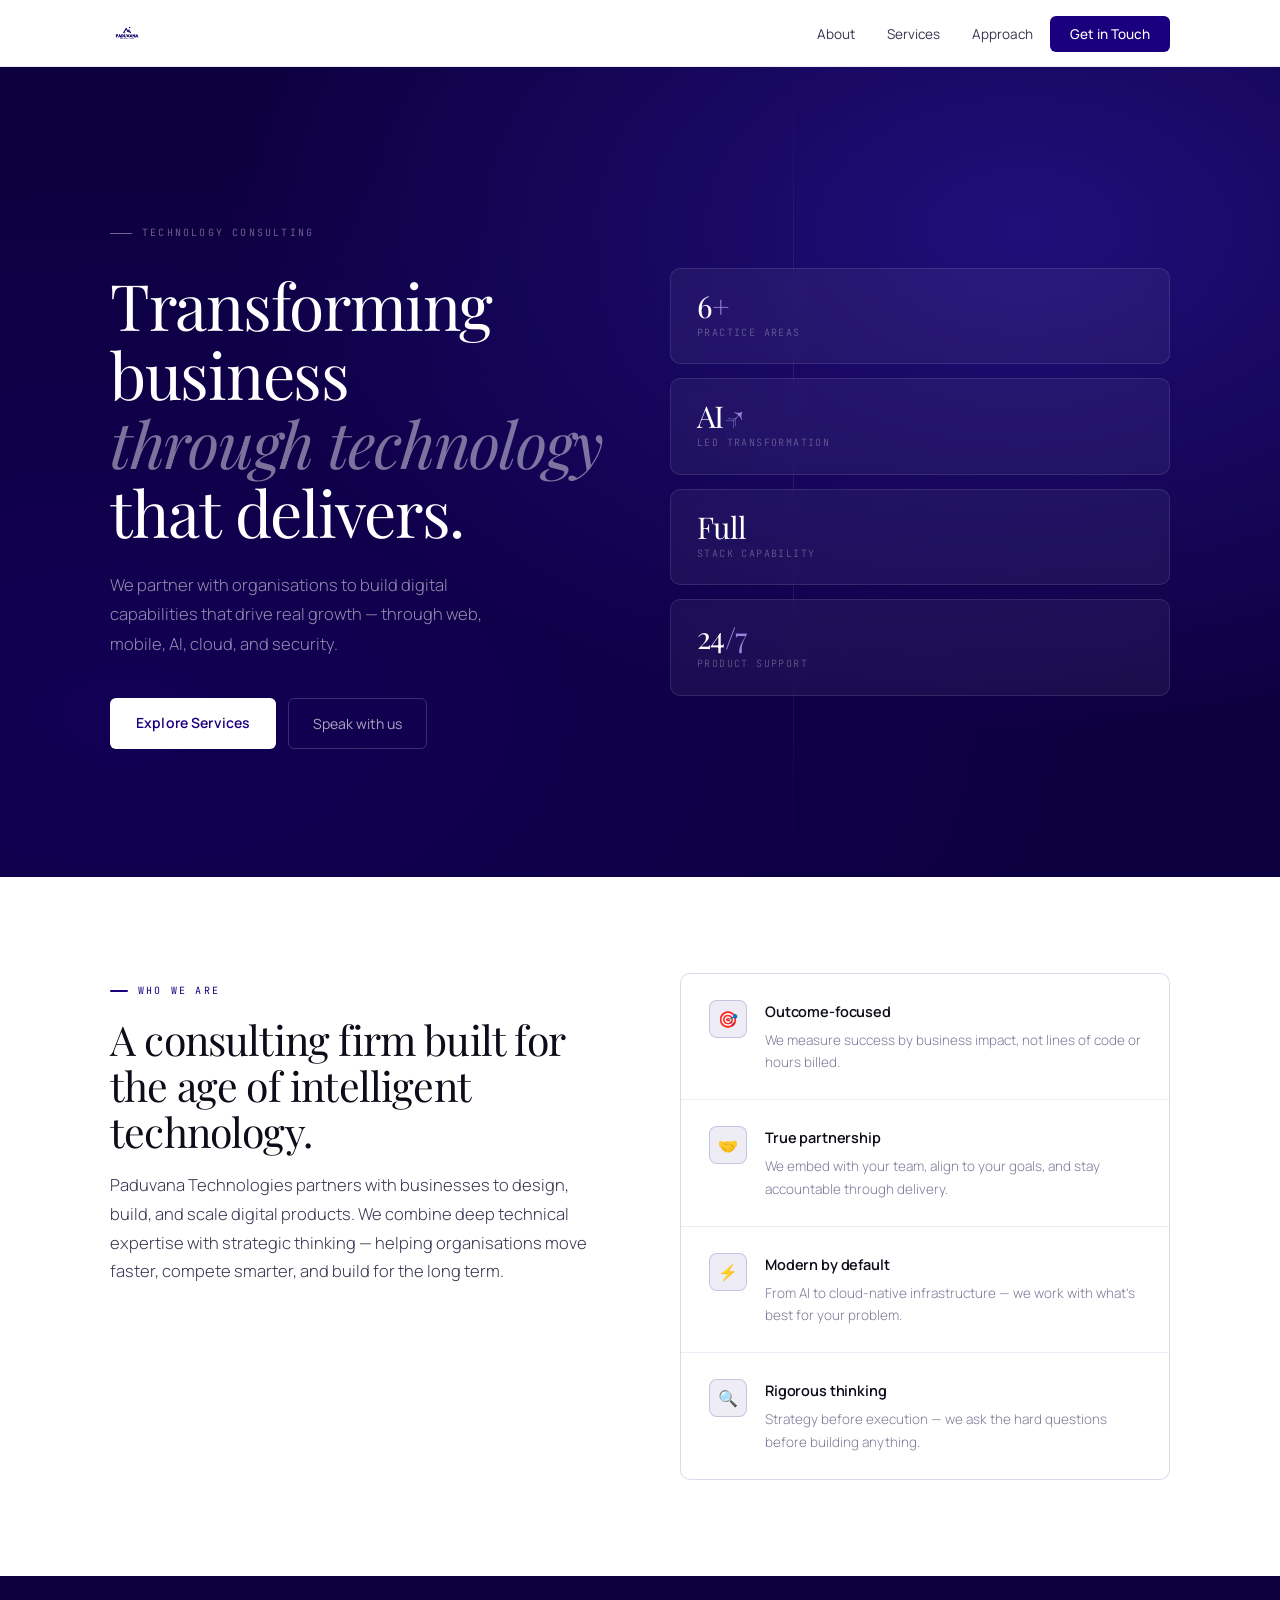
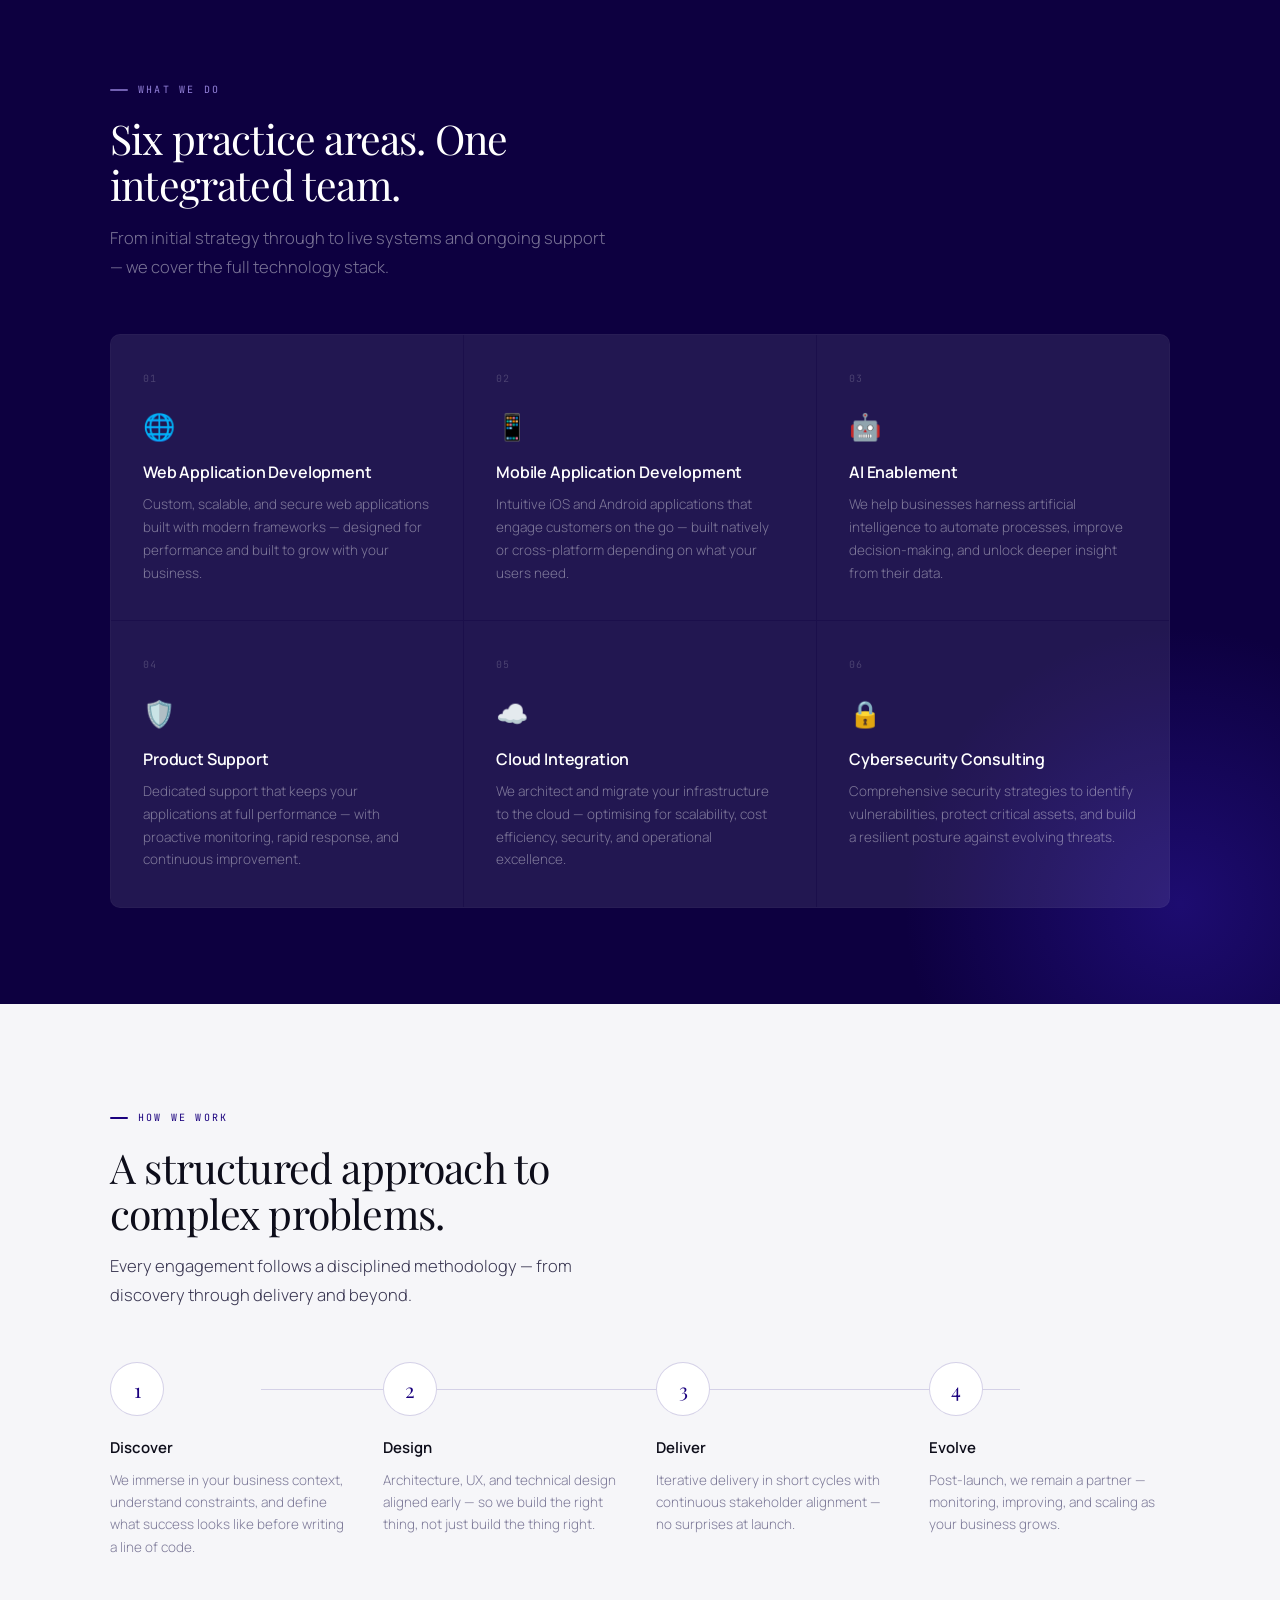
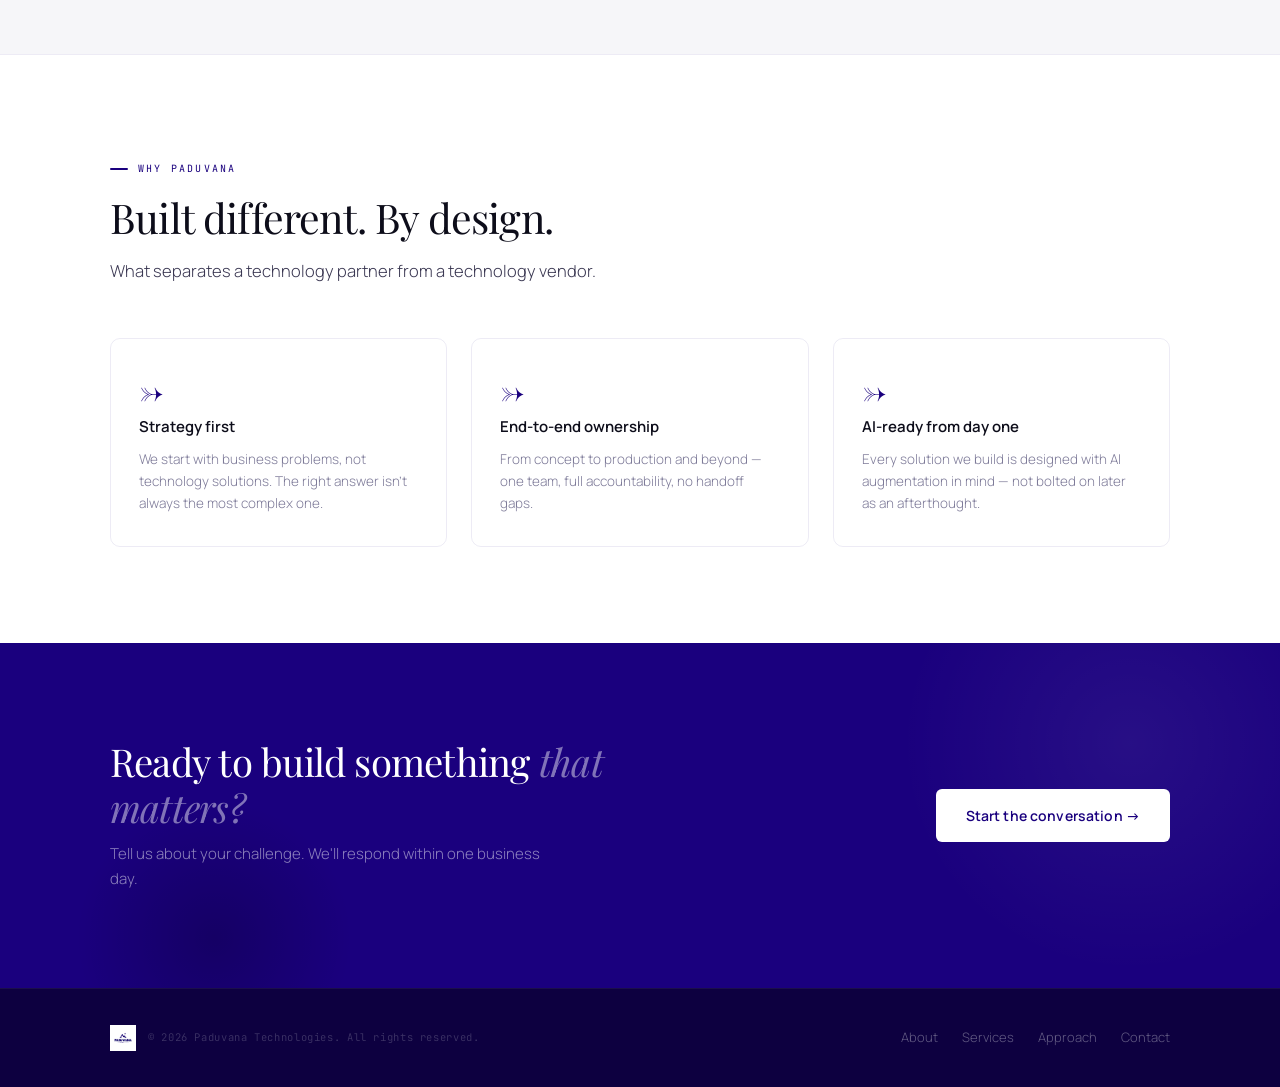
==== commit d0250bc4: "Update index.html" ====
--- a/index.html
+++ b/index.html
@@ -748,7 +748,7 @@
   <nav>
     <div class="nav-inner">
       <a class="nav-logo" href="#">
-        <img src="logo.png" alt="Paduvana Technologies" onerror="this.style.display='none'" />
+        <img src="logo.png" height="10px" alt="Paduvana Technologies" onerror="this.style.display='none'" />
       </a>
       <ul class="nav-links">
         <li><a href="#about">About</a></li>
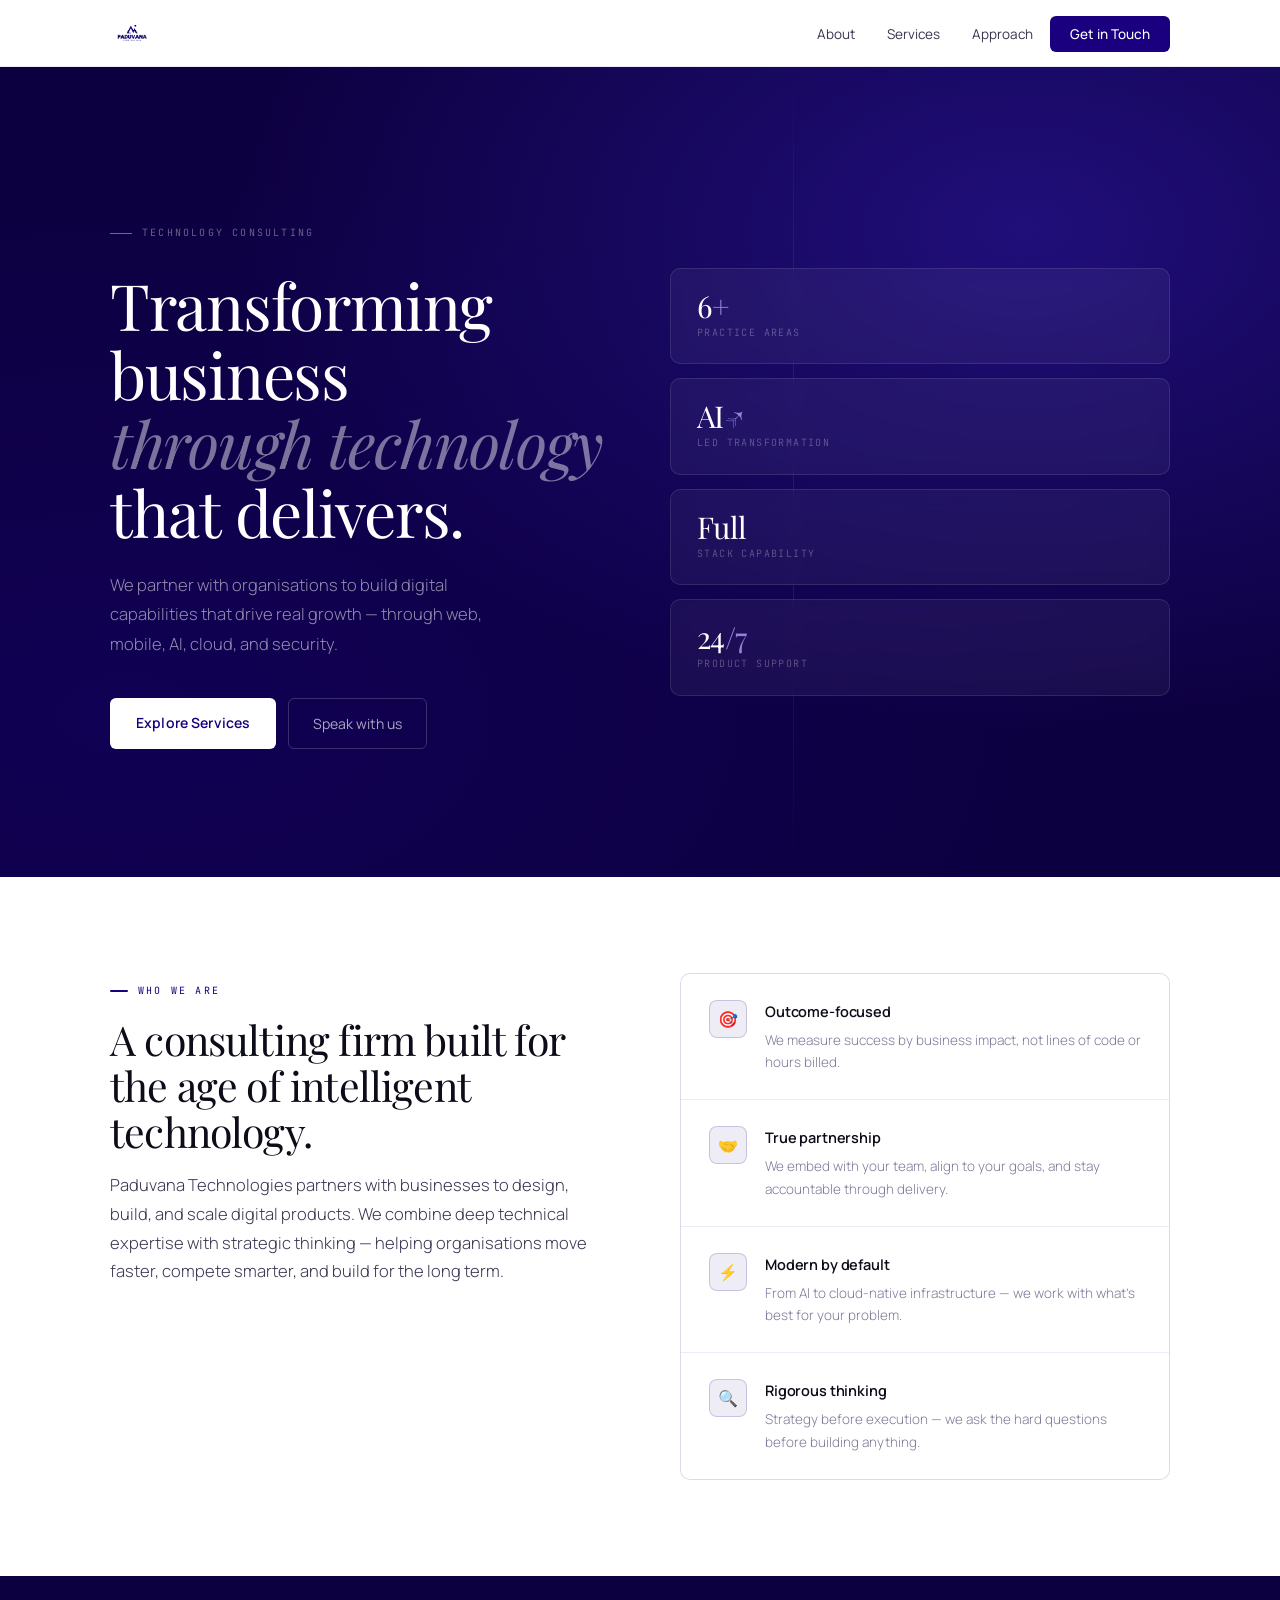
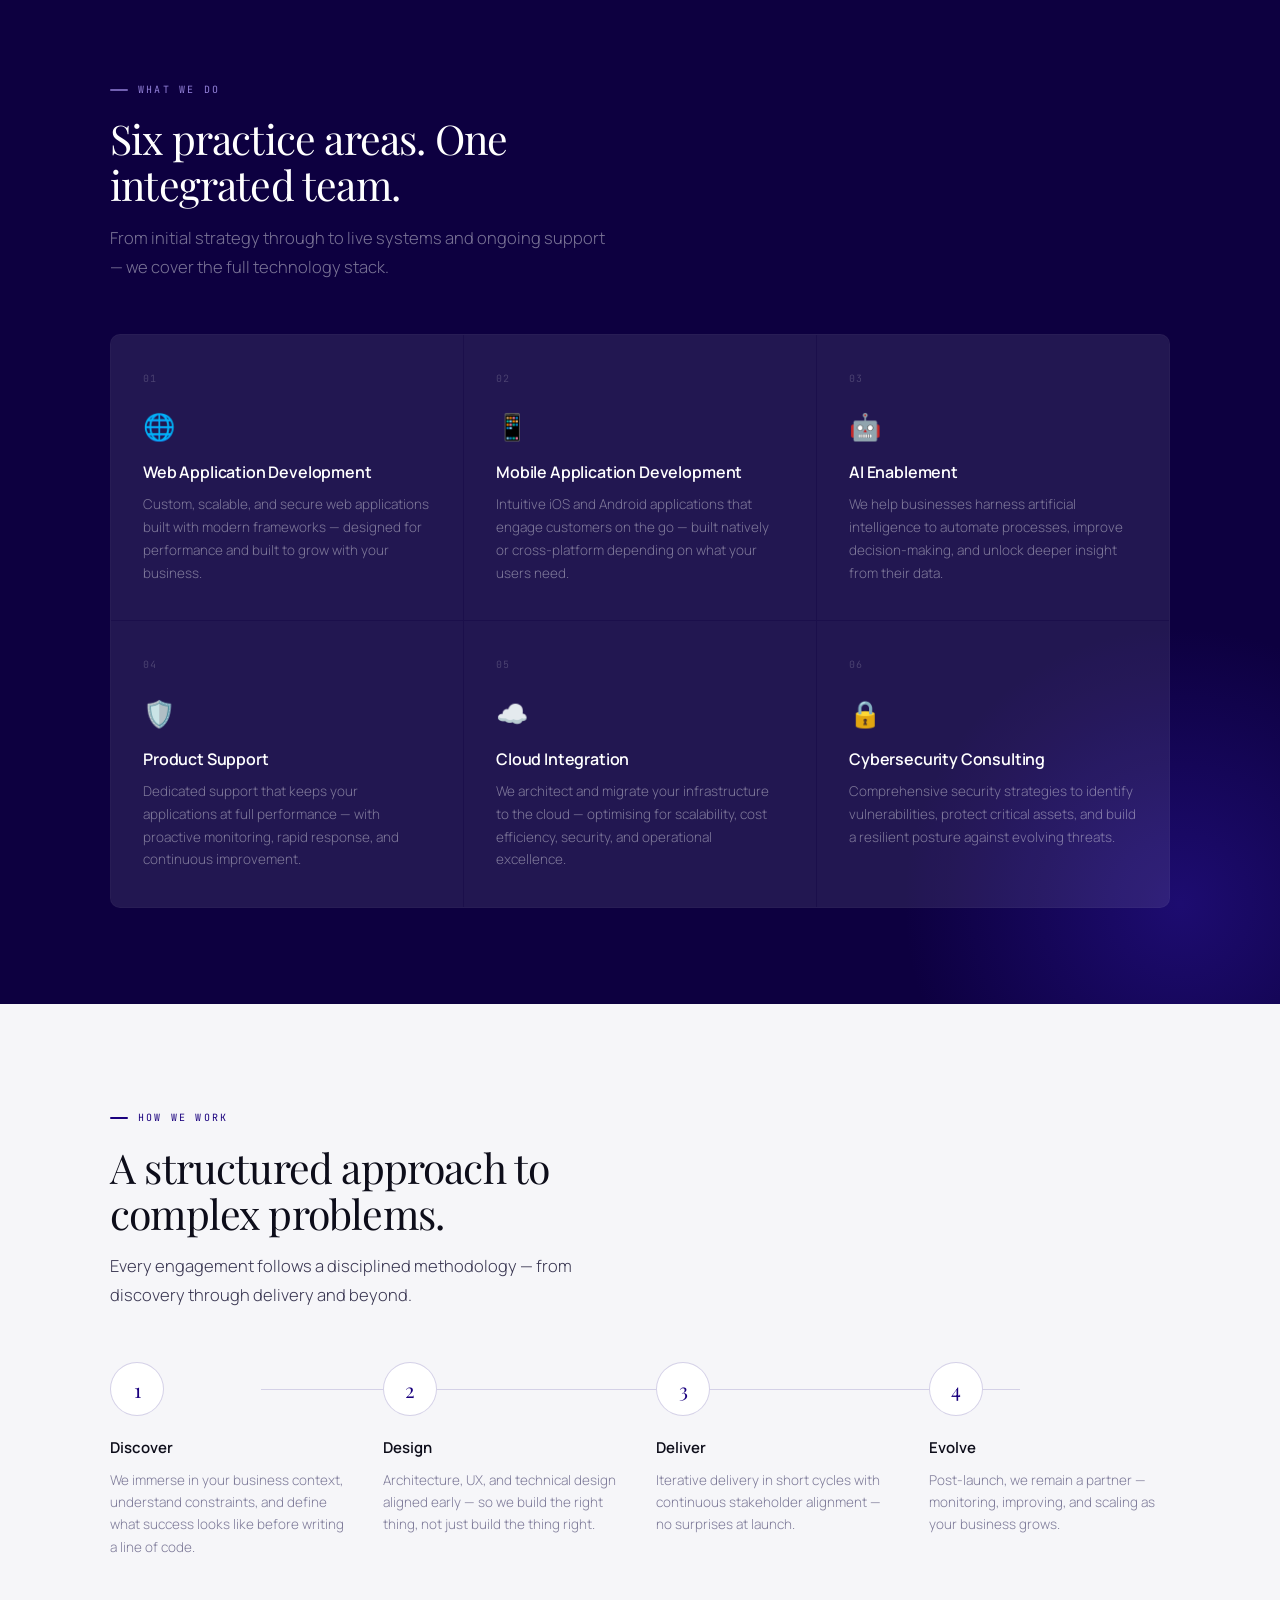
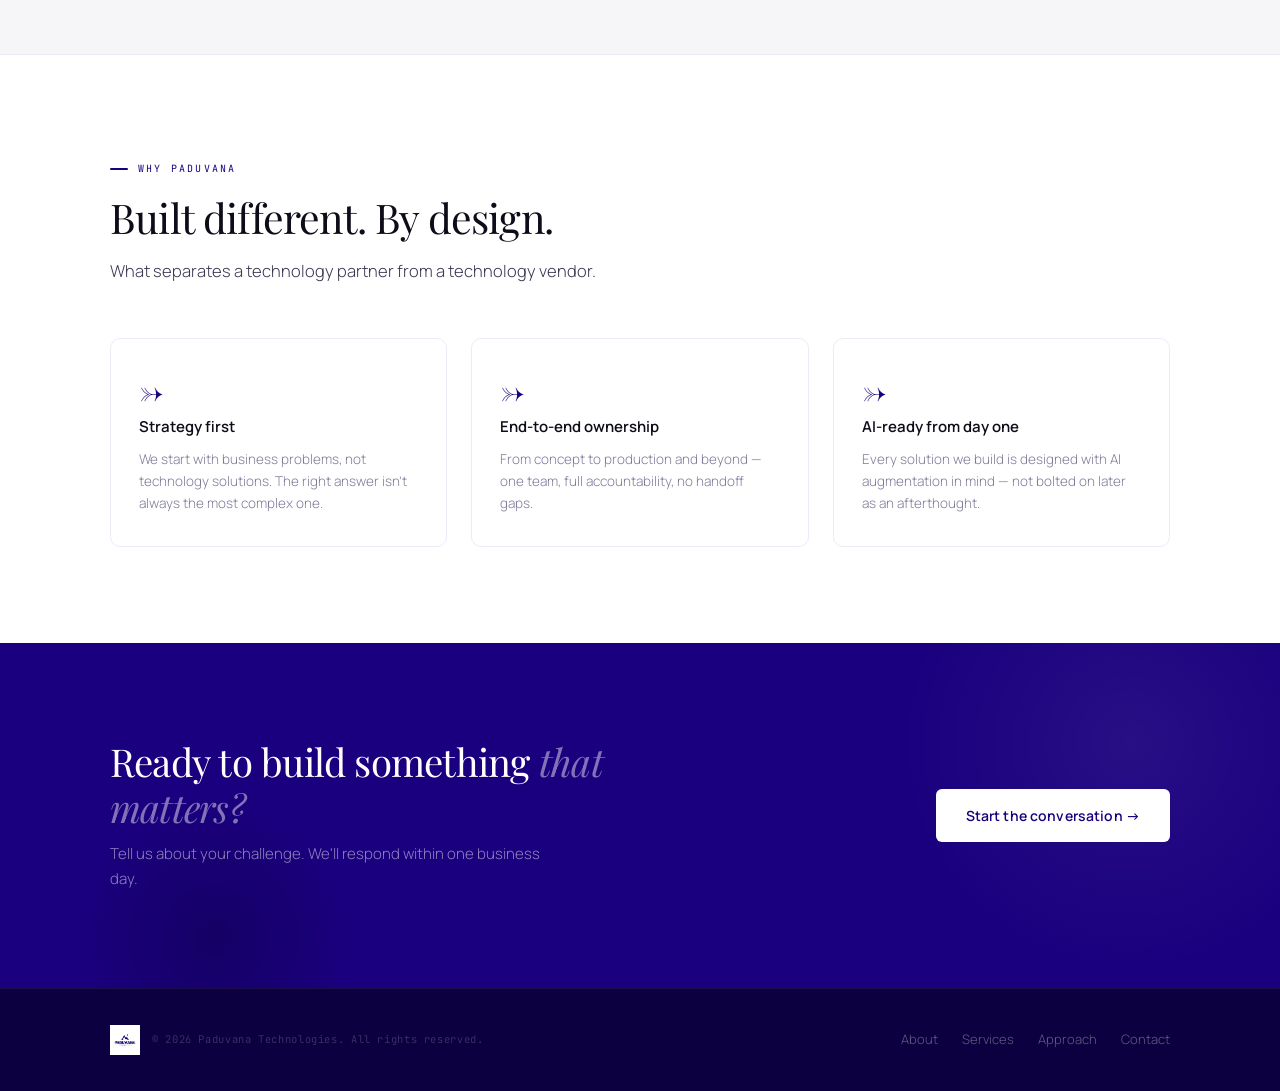
==== commit 307772b1: "Update index.html" ====
--- a/index.html
+++ b/index.html
@@ -74,7 +74,7 @@
     }
 
     .nav-logo img {
-      height: 34px;
+      height: 44px;
       width: auto;
     }
 
@@ -685,7 +685,7 @@
       gap: 12px;
     }
 
-    .footer-logo img { height: 26px; width: auto; }
+    .footer-logo img { height: 30px; width: auto; }
 
     .footer-copy {
       font-family: 'JetBrains Mono', monospace;
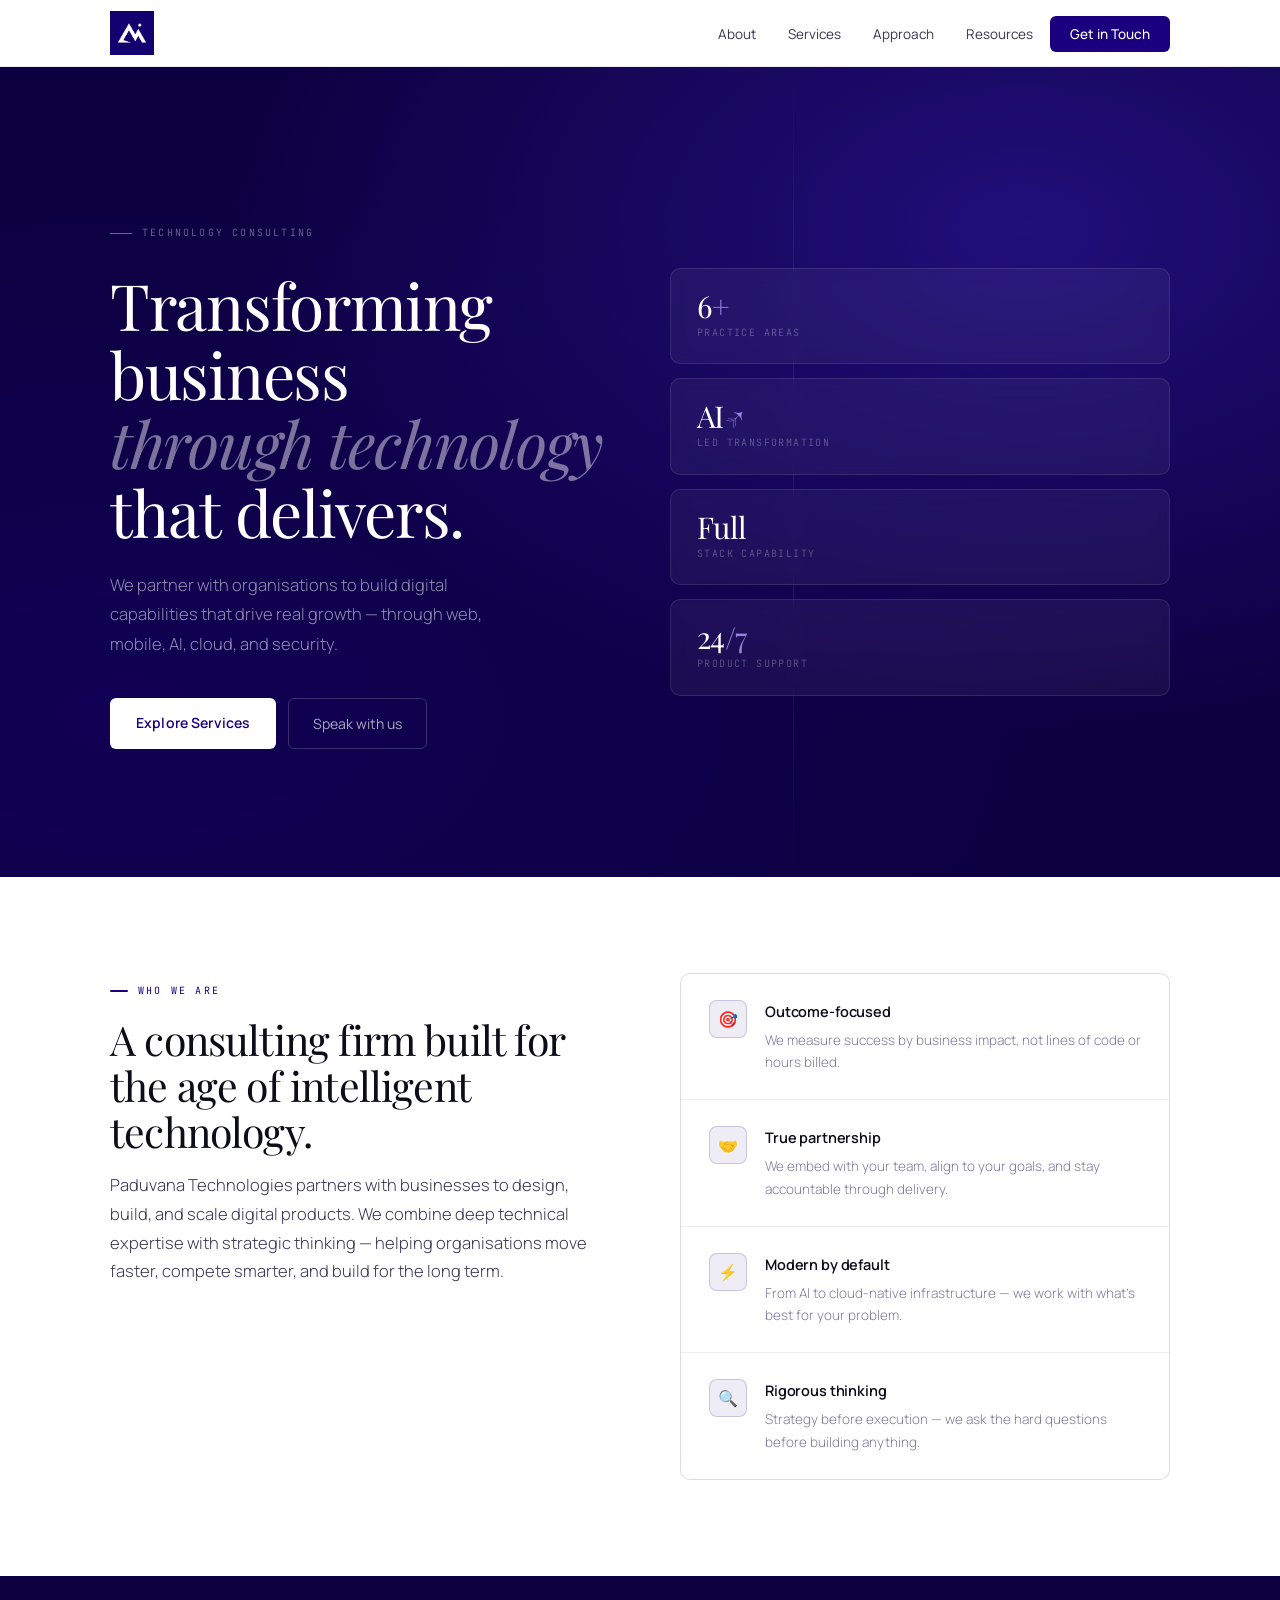
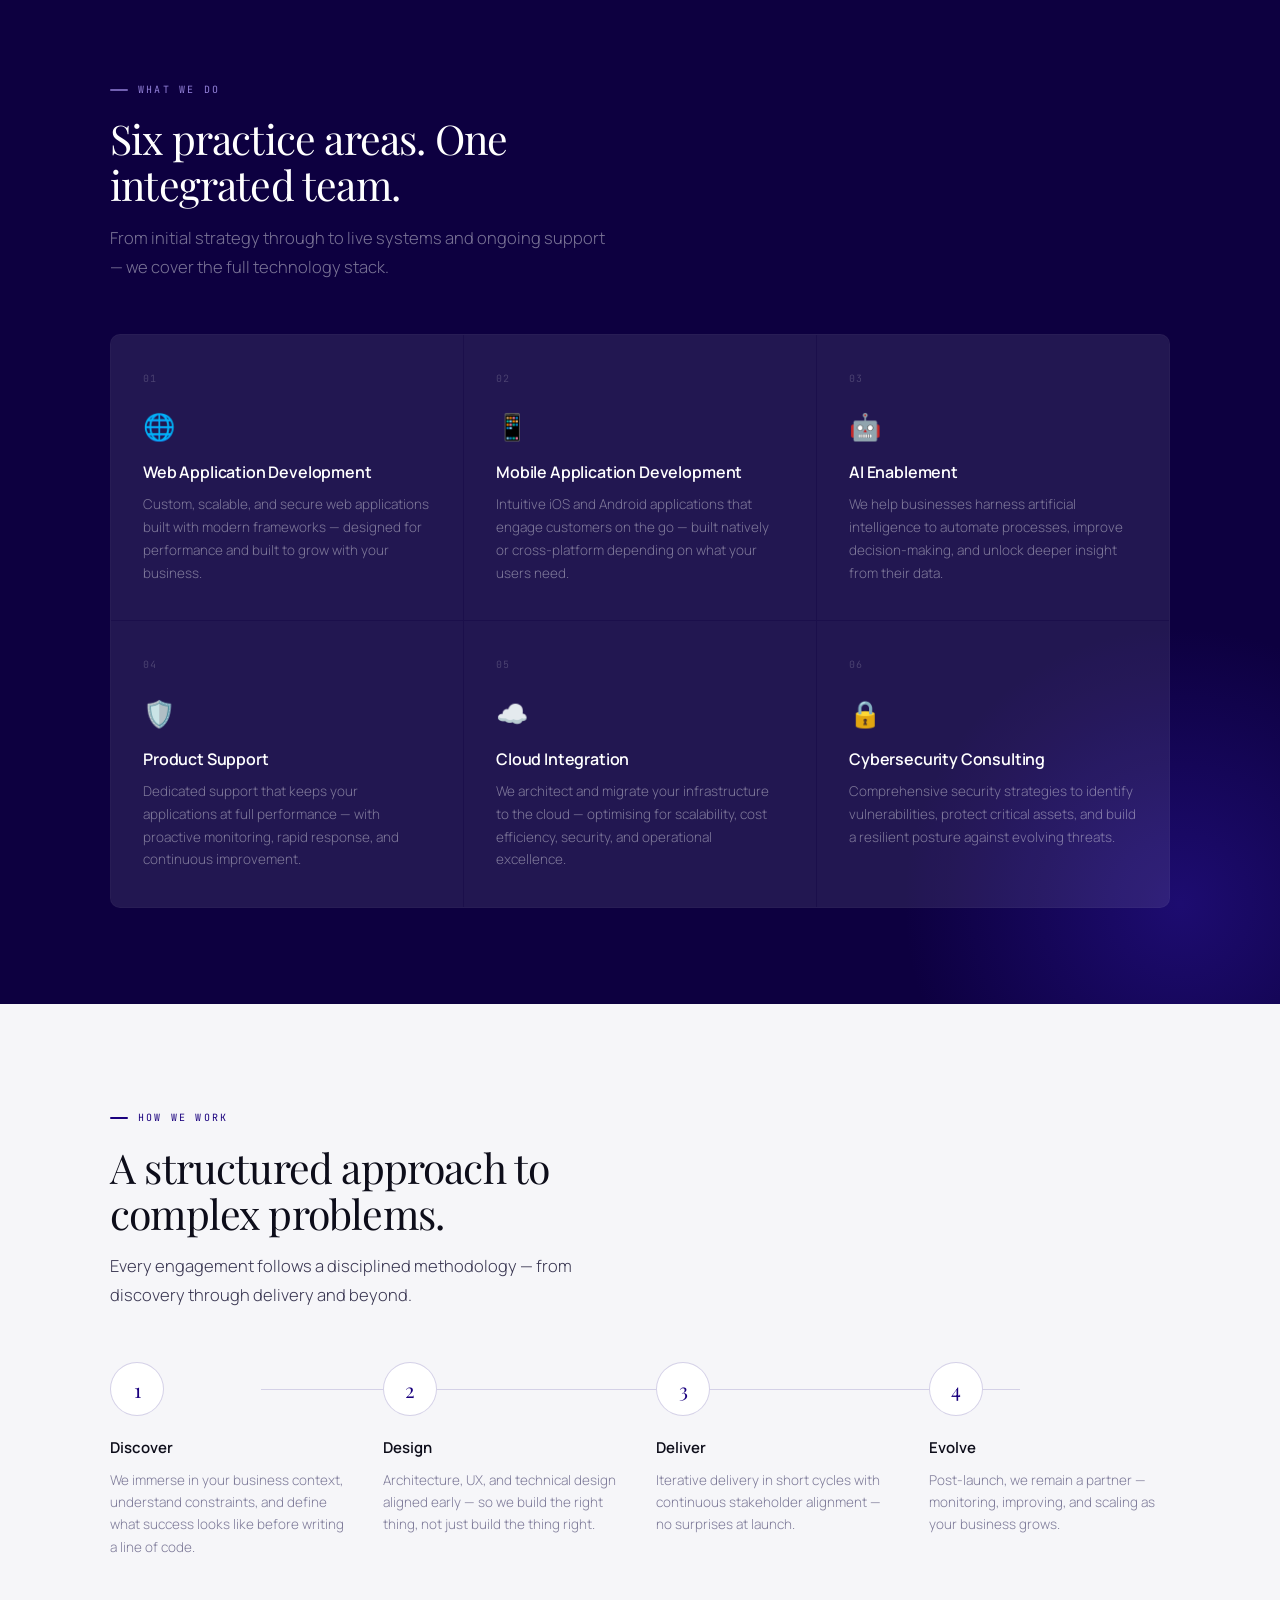
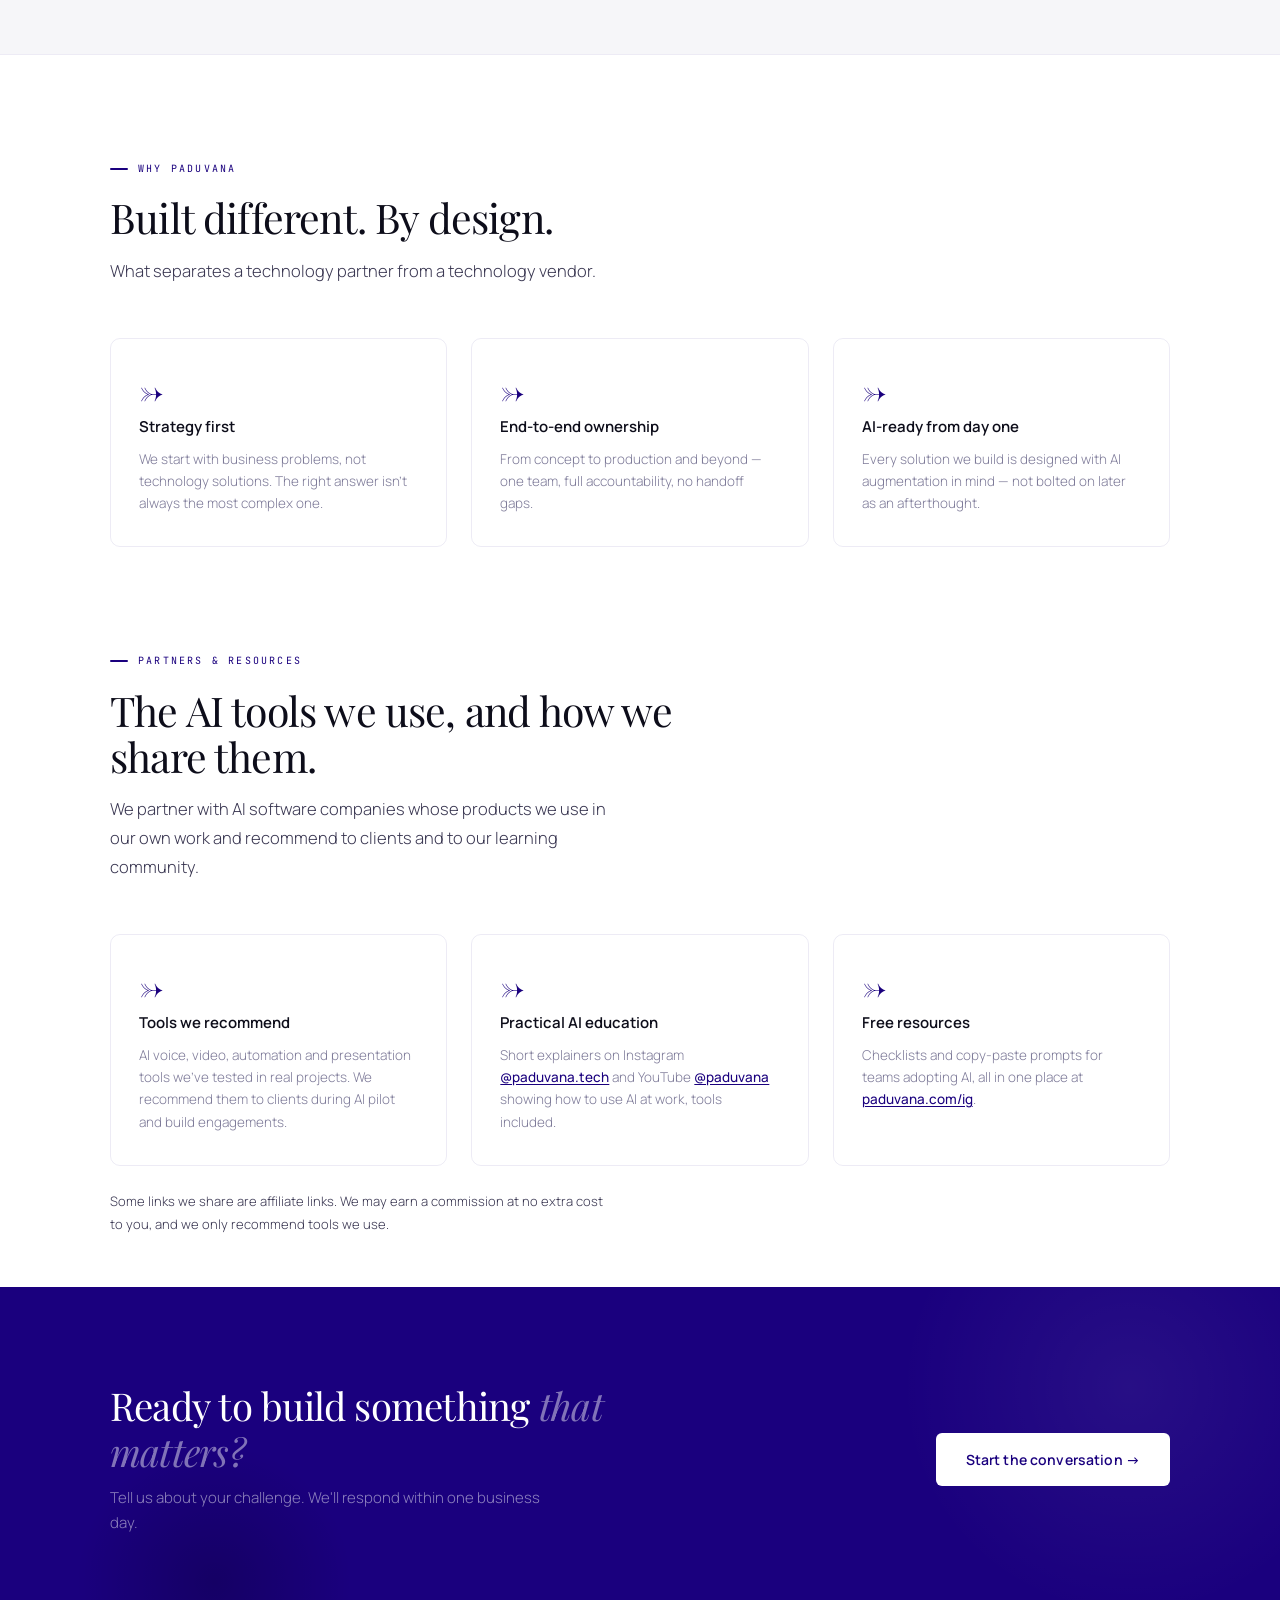
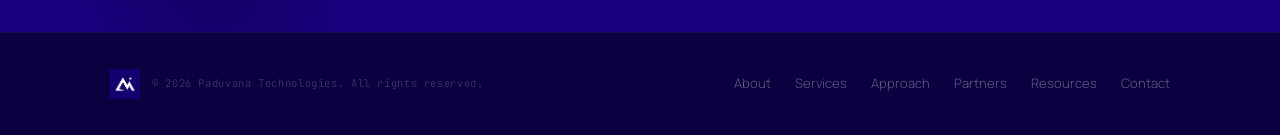
==== commit 51e6b0fe: "Add Partners & resources section and Resources link" ====
--- a/index.html
+++ b/index.html
@@ -754,6 +754,7 @@
         <li><a href="#about">About</a></li>
         <li><a href="#services">Services</a></li>
         <li><a href="#approach">Approach</a></li>
+        <li><a href="/ig">Resources</a></li>
         <li><a href="https://forms.gle/bspzVvcUiLCnEywM8" target="_blank" class="nav-cta">Get in Touch</a></li>
       </ul>
     </div>
@@ -954,6 +955,34 @@
     </div>
   </div>
 
+  <!-- PARTNERS & RESOURCES -->
+  <style>#partners a{color:var(--indigo);font-weight:500;text-decoration:underline;text-underline-offset:2px}</style>
+  <div class="section" id="partners">
+    <div class="fade-up">
+      <div class="section-tag">Partners &amp; resources</div>
+      <h2 class="section-h2">The AI tools we use, and how we share them.</h2>
+      <p class="section-lead">We partner with AI software companies whose products we use in our own work and recommend to clients and to our learning community.</p>
+      <div class="why-grid">
+        <div class="why-card">
+          <div class="why-num">→</div>
+          <div class="why-title">Tools we recommend</div>
+          <p class="why-body">AI voice, video, automation and presentation tools we've tested in real projects. We recommend them to clients during AI pilot and build engagements.</p>
+        </div>
+        <div class="why-card">
+          <div class="why-num">→</div>
+          <div class="why-title">Practical AI education</div>
+          <p class="why-body">Short explainers on Instagram <a href="https://www.instagram.com/paduvana.tech/" target="_blank">@paduvana.tech</a> and YouTube <a href="https://www.youtube.com/@paduvana" target="_blank">@paduvana</a> showing how to use AI at work, tools included.</p>
+        </div>
+        <div class="why-card">
+          <div class="why-num">→</div>
+          <div class="why-title">Free resources</div>
+          <p class="why-body">Checklists and copy-paste prompts for teams adopting AI, all in one place at <a href="/ig">paduvana.com/ig</a>.</p>
+        </div>
+      </div>
+      <p class="section-lead" style="font-size:13px;margin-top:24px">Some links we share are affiliate links. We may earn a commission at no extra cost to you, and we only recommend tools we use.</p>
+    </div>
+  </div>
+
   <!-- CTA -->
   <div class="cta-outer">
     <div class="cta-inner">
@@ -976,6 +1005,8 @@
         <a href="#about">About</a>
         <a href="#services">Services</a>
         <a href="#approach">Approach</a>
+        <a href="#partners">Partners</a>
+        <a href="/ig">Resources</a>
         <a href="https://forms.gle/bspzVvcUiLCnEywM8" target="_blank">Contact</a>
       </div>
     </div>
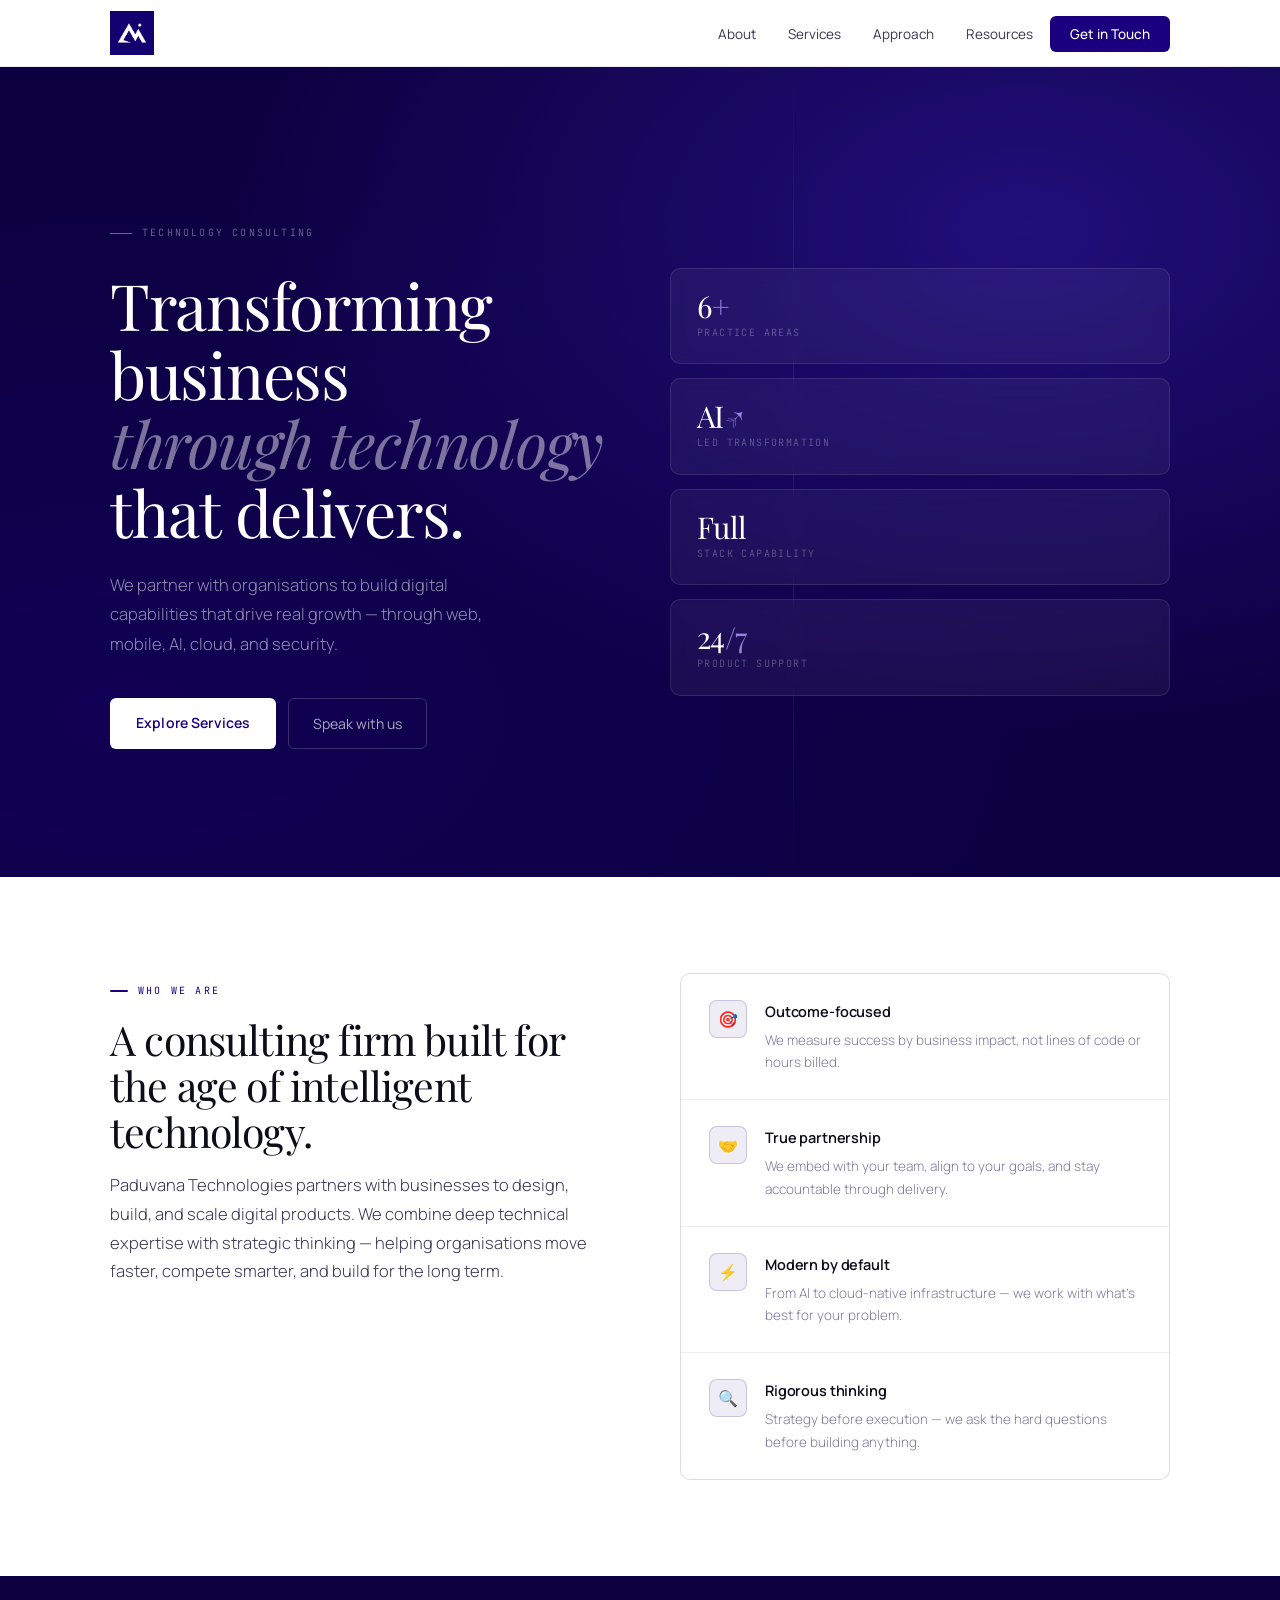
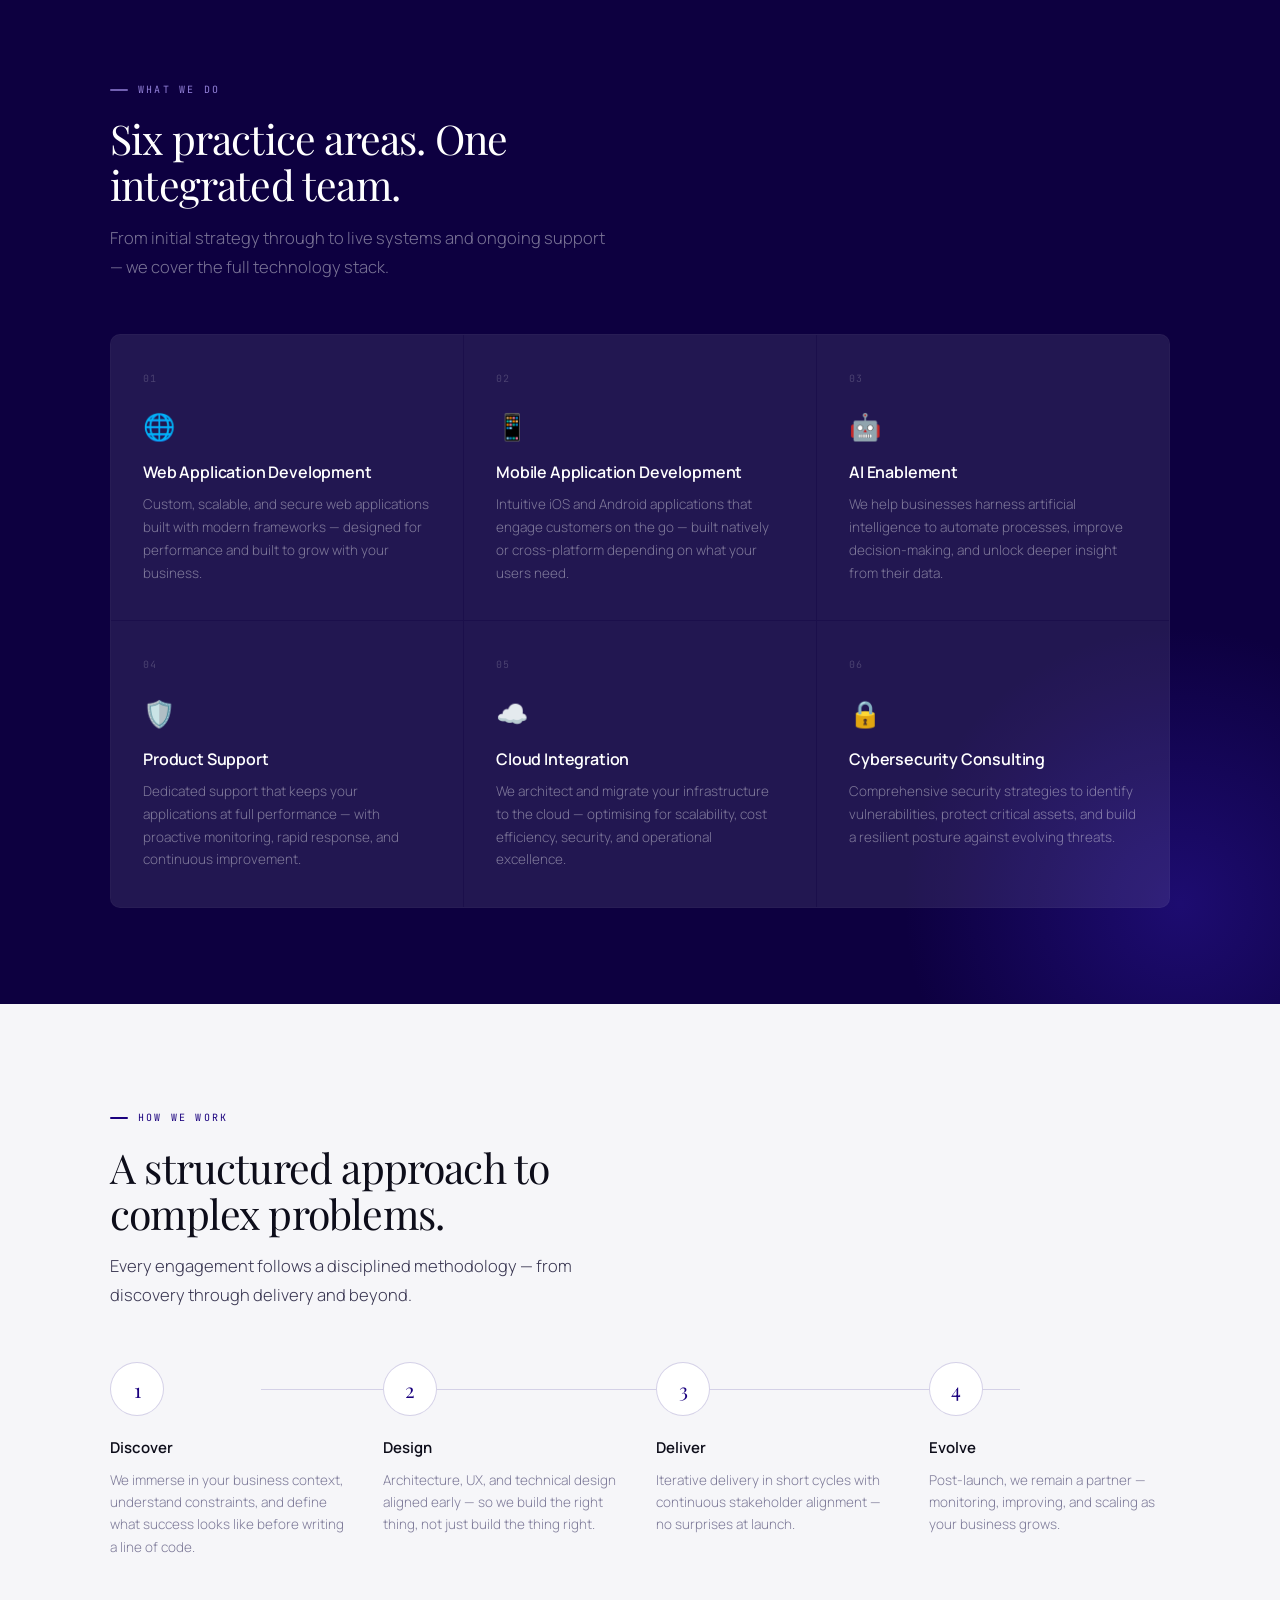
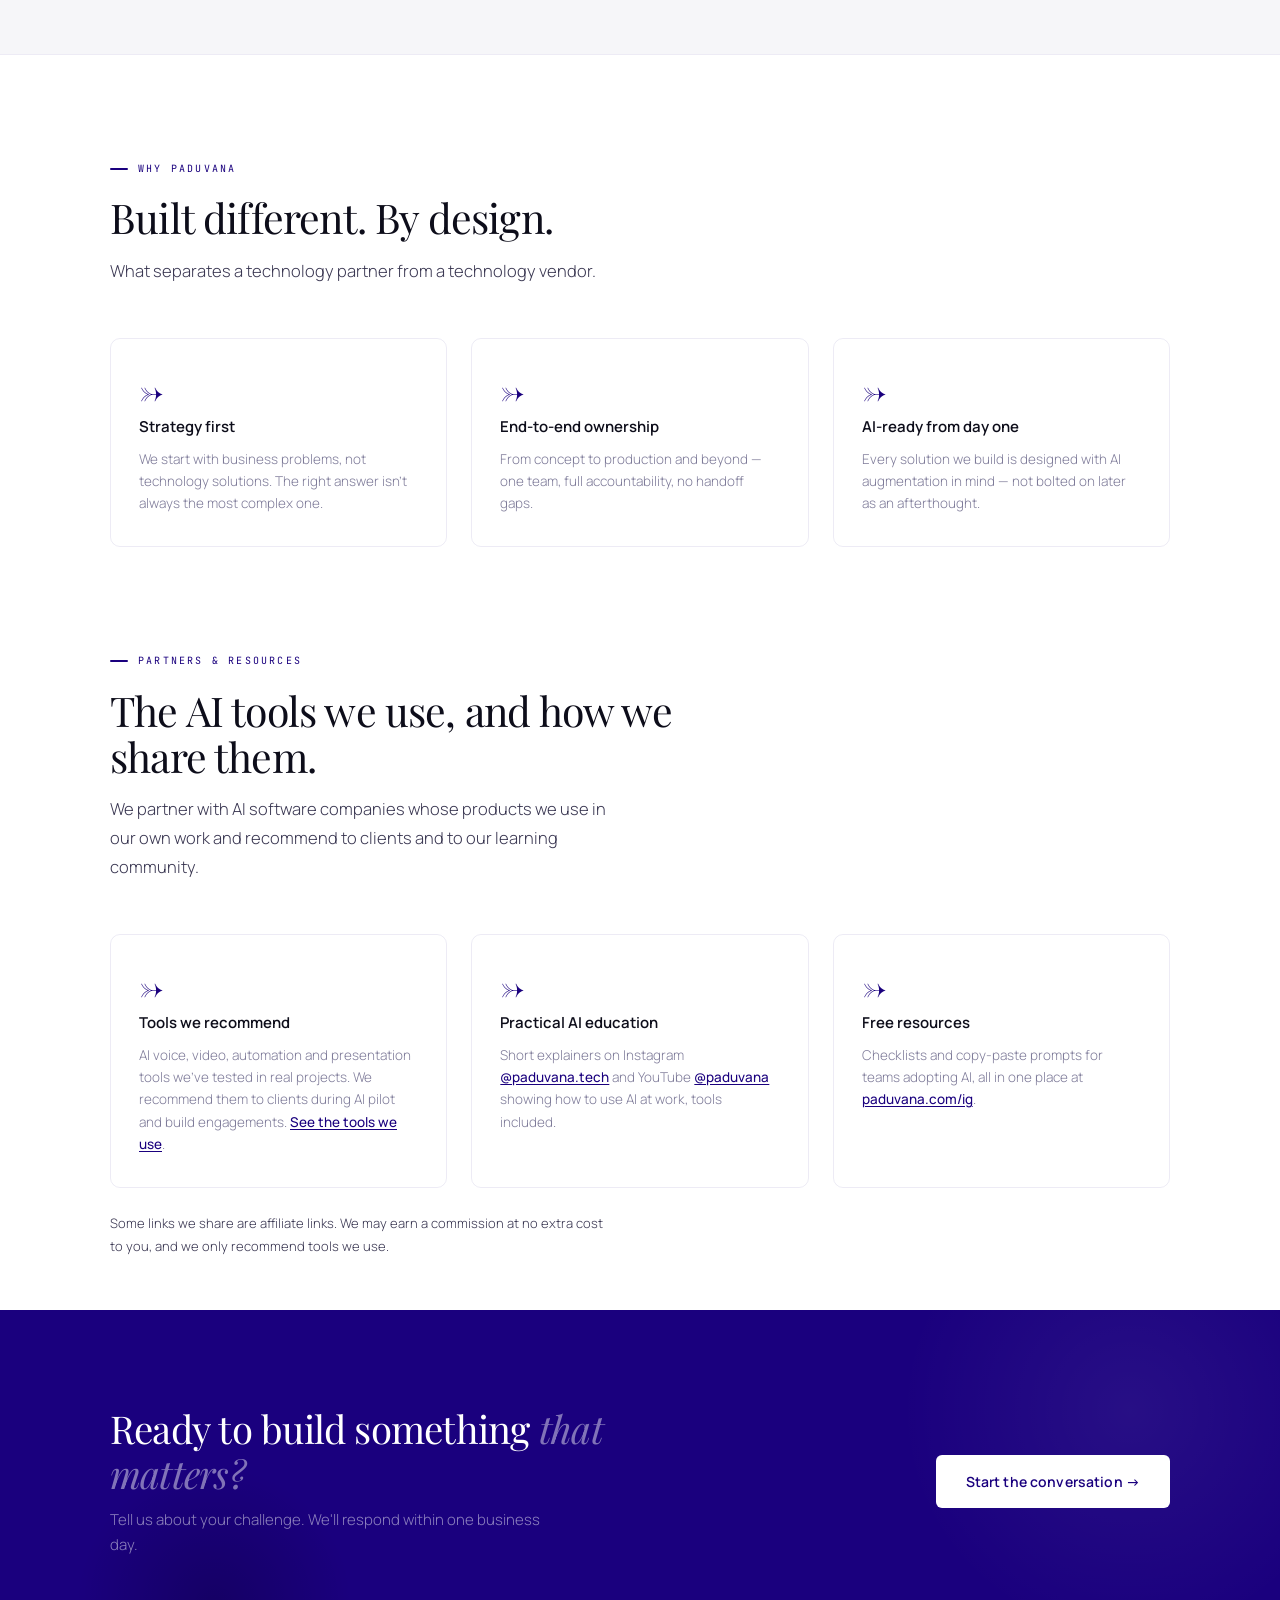
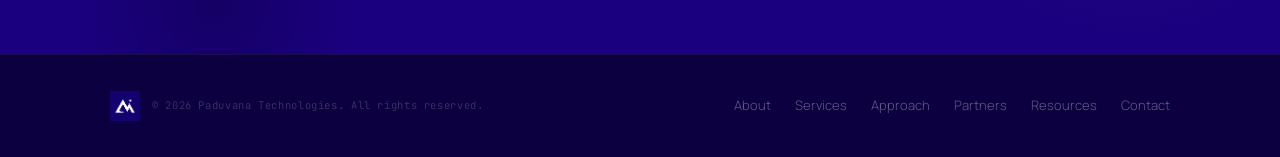
==== commit e214a20a: "Add Higgsfield affiliate link: /ig card, new /tools page, homepage link" ====
--- a/index.html
+++ b/index.html
@@ -966,7 +966,7 @@
         <div class="why-card">
           <div class="why-num">→</div>
           <div class="why-title">Tools we recommend</div>
-          <p class="why-body">AI voice, video, automation and presentation tools we've tested in real projects. We recommend them to clients during AI pilot and build engagements.</p>
+          <p class="why-body">AI voice, video, automation and presentation tools we've tested in real projects. We recommend them to clients during AI pilot and build engagements. <a href="/tools">See the tools we use</a>.</p>
         </div>
         <div class="why-card">
           <div class="why-num">→</div>
